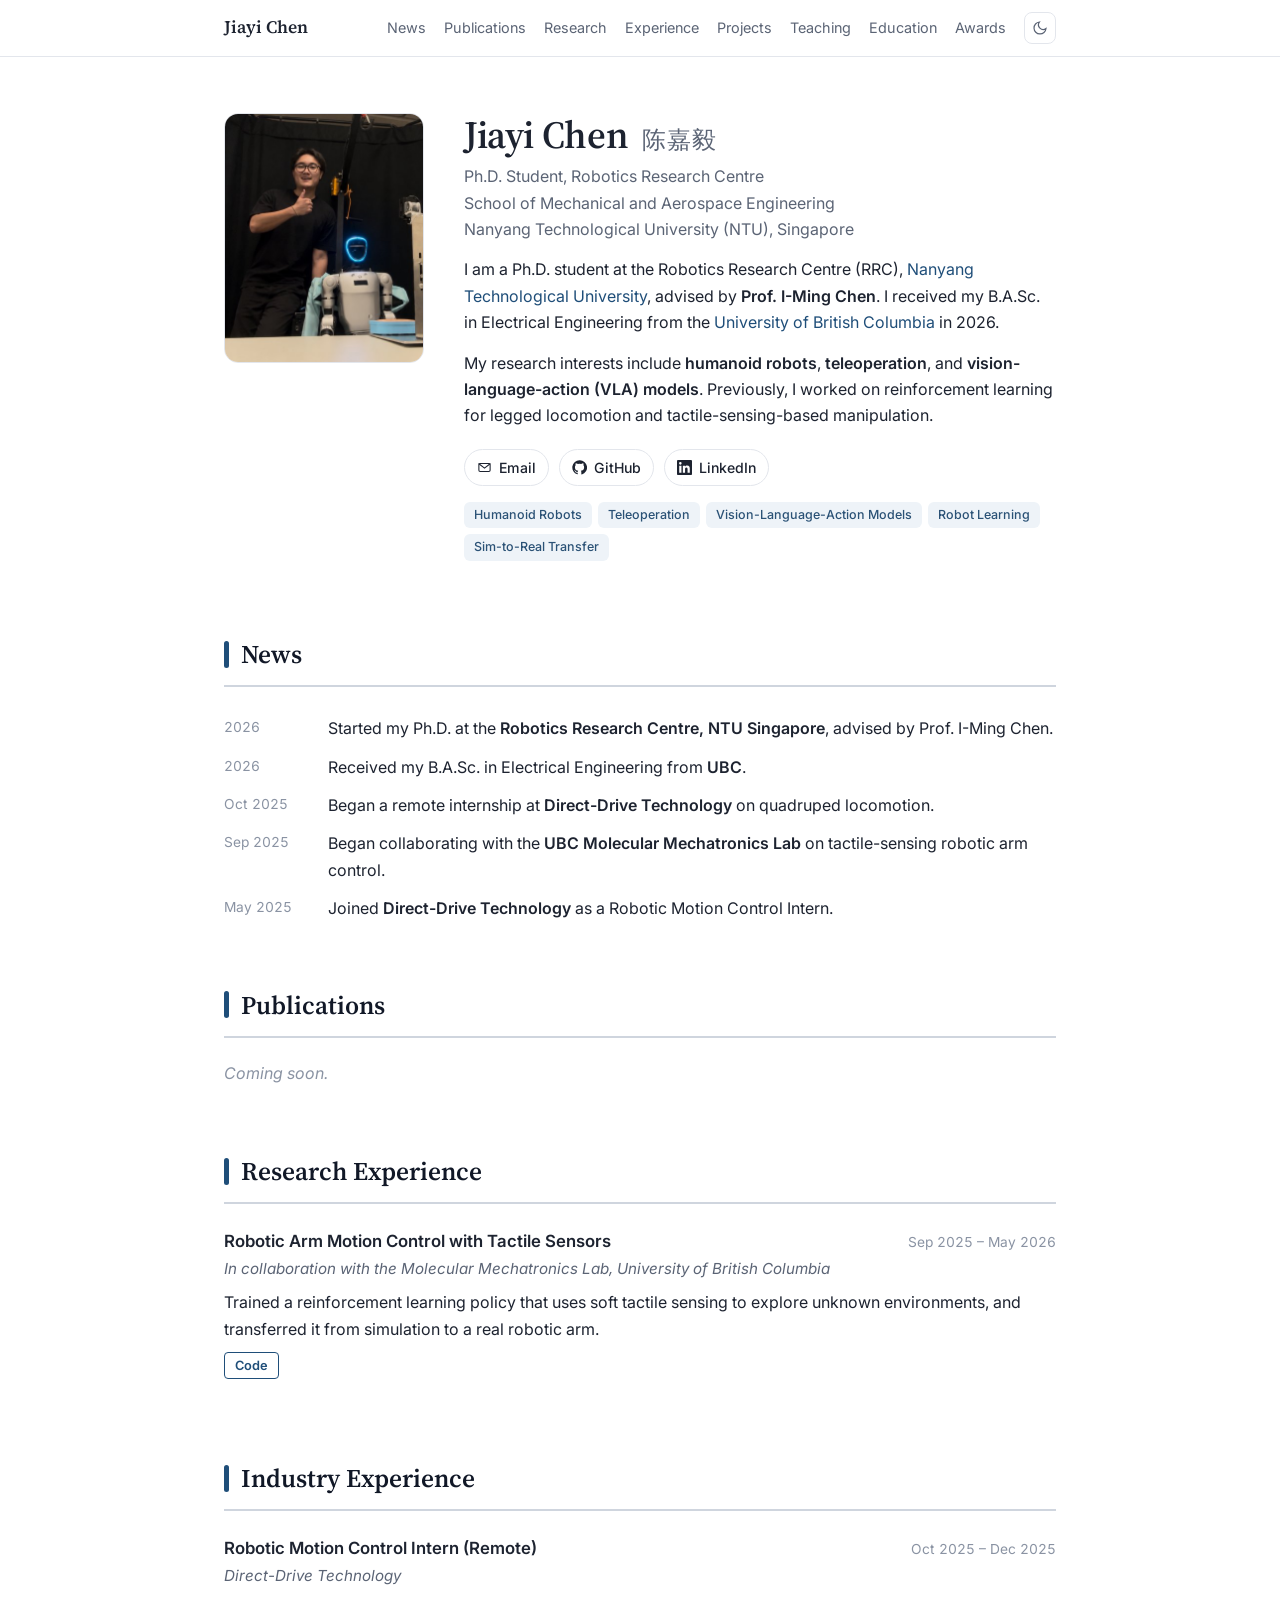
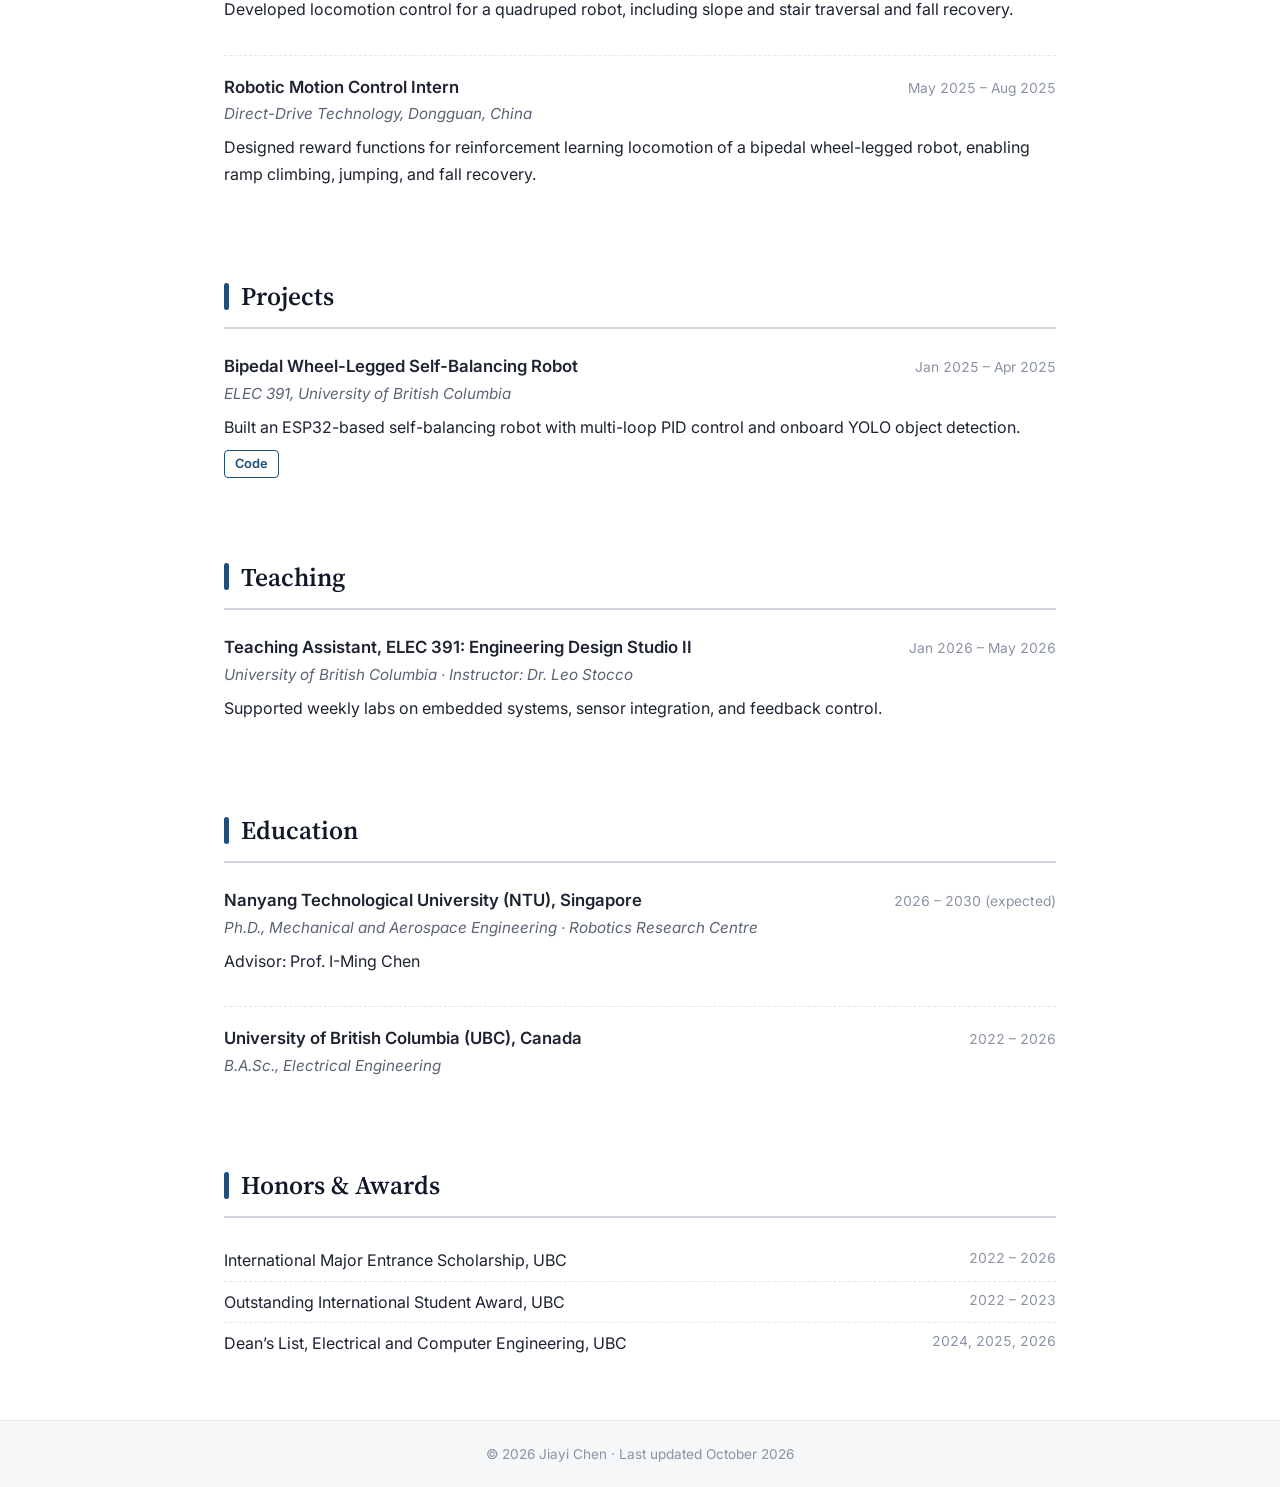
==== index.html @ 22c55b20 "Remove tag rows under entries" ====
<!DOCTYPE html>
<html lang="en">
<head>
  <meta charset="utf-8">
  <meta name="viewport" content="width=device-width, initial-scale=1">
  <title>Jiayi Chen</title>
  <meta name="description" content="Jiayi Chen (陈嘉毅) — Ph.D. student at the Robotics Research Centre, Nanyang Technological University (NTU), advised by Prof. I-Ming Chen. Humanoid robots, teleoperation, vision-language-action models, robot learning.">
  <meta name="author" content="Jiayi Chen">
  <meta property="og:title" content="Jiayi Chen">
  <meta property="og:description" content="Ph.D. student, Robotics Research Centre, NTU Singapore. Humanoid robots, teleoperation, VLA models.">
  <meta property="og:type" content="website">
  <meta property="og:url" content="https://imnotjccc.github.io/">
  <meta property="og:image" content="https://imnotjccc.github.io/assets/profile.jpg">
  <link rel="canonical" href="https://imnotjccc.github.io/">
  <script type="application/ld+json">
  {
    "@context": "https://schema.org",
    "@type": "Person",
    "name": "Jiayi Chen",
    "alternateName": ["陈嘉毅", "imnotjccc"],
    "url": "https://imnotjccc.github.io/",
    "image": "https://imnotjccc.github.io/assets/profile.jpg",
    "jobTitle": "Ph.D. Student",
    "affiliation": {
      "@type": "Organization",
      "name": "Robotics Research Centre, Nanyang Technological University",
      "url": "https://www.ntu.edu.sg/"
    },
    "alumniOf": {
      "@type": "CollegeOrUniversity",
      "name": "University of British Columbia",
      "url": "https://www.ubc.ca/"
    },
    "knowsAbout": ["Humanoid Robots", "Teleoperation", "Vision-Language-Action Models", "Robot Learning", "Reinforcement Learning", "Sim-to-Real Transfer"],
    "sameAs": [
      "https://github.com/imnotjccc",
      "https://www.linkedin.com/in/jiayi-chen-a3807a436/"
    ]
  }
  </script>
  <link rel="preconnect" href="https://fonts.googleapis.com">
  <link rel="preconnect" href="https://fonts.gstatic.com" crossorigin>
  <link href="https://fonts.googleapis.com/css2?family=Inter:wght@400;500;600&family=Source+Serif+4:opsz,wght@8..60,500;8..60,600&display=swap" rel="stylesheet">
  <link rel="stylesheet" href="assets/style.css">
  <link rel="icon" href="data:image/svg+xml,%3Csvg xmlns='http://www.w3.org/2000/svg' viewBox='0 0 64 64'%3E%3Crect width='64' height='64' rx='14' fill='%231f4e79'/%3E%3Ctext x='32' y='42' font-family='Georgia,serif' font-size='28' fill='white' text-anchor='middle'%3EJC%3C/text%3E%3C/svg%3E">
  <script>
    (function () {
      try {
        var t = localStorage.getItem('theme');
        if (t) document.documentElement.setAttribute('data-theme', t);
      } catch (e) {}
    })();
  </script>
</head>
<body>

<nav class="topnav" aria-label="Sections">
  <div class="nav-inner">
    <a class="brand" href="#top">Jiayi Chen</a>
    <div class="nav-links">
      <a href="#news">News</a>
      <a href="#publications">Publications</a>
      <a href="#research">Research</a>
      <a href="#experience">Experience</a>
      <a href="#projects">Projects</a>
      <a href="#teaching">Teaching</a>
      <a href="#education">Education</a>
      <a href="#awards">Awards</a>
      <button id="theme-toggle" class="theme-toggle" type="button" aria-label="Toggle dark mode" title="Toggle dark mode">
        <svg class="icon-moon" viewBox="0 0 24 24" aria-hidden="true"><path d="M21 12.8A9 9 0 1 1 11.2 3a7 7 0 0 0 9.8 9.8z"/></svg>
        <svg class="icon-sun" viewBox="0 0 24 24" aria-hidden="true"><circle cx="12" cy="12" r="4.5"/><path d="M12 1.5v2.5M12 20v2.5M4.6 4.6l1.8 1.8M17.6 17.6l1.8 1.8M1.5 12H4M20 12h2.5M4.6 19.4l1.8-1.8M17.6 6.4l1.8-1.8"/></svg>
      </button>
    </div>
  </div>
</nav>

<main id="top" class="container">

  <!-- ============ PROFILE ============ -->
  <header class="profile">
    <div class="avatar-wrap">
      <img id="avatar" class="avatar" src="assets/profile.jpg" alt="Jiayi Chen with a humanoid robot" width="200" height="250">
      <div id="avatar-fallback" class="avatar avatar-fallback" aria-hidden="true">JC</div>
    </div>

    <div class="profile-text">
      <h1>Jiayi Chen <span class="name-zh">陈嘉毅</span></h1>
      <p class="role">Ph.D. Student, Robotics Research Centre<br>
        School of Mechanical and Aerospace Engineering<br>
        Nanyang Technological University (NTU), Singapore</p>

      <p>
        I am a Ph.D. student at the Robotics Research Centre (RRC),
        <a href="https://www.ntu.edu.sg/">Nanyang Technological University</a>, advised by
        <strong>Prof. I-Ming Chen</strong>. I received my B.A.Sc. in Electrical Engineering from the
        <a href="https://www.ubc.ca/">University of British Columbia</a> in 2026.
      </p>
      <p>
        My research interests include <strong>humanoid robots</strong>, <strong>teleoperation</strong>, and
        <strong>vision-language-action (VLA) models</strong>. Previously, I worked on reinforcement learning
        for legged locomotion and tactile-sensing-based manipulation.
      </p>

      <ul class="links" aria-label="Contact and profiles">
        <li><a href="mailto:jchen124@e.ntu.edu.sg">
          <svg viewBox="0 0 24 24" aria-hidden="true"><path d="M3 6l9 7 9-7" fill="none"/><rect x="3" y="5.5" width="18" height="13" rx="2" fill="none"/></svg>Email</a></li>
        <li><a href="https://github.com/imnotjccc">
          <svg viewBox="0 0 24 24" aria-hidden="true" class="filled"><path d="M12 .5a11.5 11.5 0 0 0-3.64 22.41c.58.1.79-.25.79-.56v-2c-3.2.7-3.88-1.37-3.88-1.37-.52-1.33-1.28-1.69-1.28-1.69-1.05-.71.08-.7.08-.7 1.16.08 1.77 1.19 1.77 1.19 1.03 1.77 2.7 1.26 3.36.96.1-.75.4-1.26.73-1.55-2.55-.29-5.24-1.28-5.24-5.68 0-1.26.45-2.28 1.19-3.09-.12-.29-.52-1.46.11-3.05 0 0 .97-.31 3.17 1.18a11 11 0 0 1 5.77 0c2.2-1.49 3.17-1.18 3.17-1.18.63 1.59.23 2.76.11 3.05.74.81 1.19 1.83 1.19 3.09 0 4.41-2.69 5.39-5.25 5.67.41.36.78 1.06.78 2.14v3.17c0 .31.21.67.8.56A11.5 11.5 0 0 0 12 .5z"/></svg>GitHub</a></li>
        <li><a href="https://www.linkedin.com/in/jiayi-chen-a3807a436/">
          <svg viewBox="0 0 24 24" aria-hidden="true" class="filled"><path d="M20.45 20.45h-3.56v-5.57c0-1.33-.02-3.04-1.85-3.04-1.85 0-2.14 1.45-2.14 2.94v5.67H9.35V9h3.41v1.56h.05c.48-.9 1.64-1.85 3.37-1.85 3.6 0 4.27 2.37 4.27 5.46v6.28zM5.34 7.43a2.06 2.06 0 1 1 0-4.13 2.06 2.06 0 0 1 0 4.13zM7.12 20.45H3.56V9h3.56v11.45zM22.22 0H1.77C.79 0 0 .77 0 1.73v20.54C0 23.23.79 24 1.77 24h20.45c.98 0 1.78-.77 1.78-1.73V1.73C24 .77 23.2 0 22.22 0z"/></svg>LinkedIn</a></li>
      </ul>

      <div class="interests" aria-label="Research interests">
        <span>Humanoid Robots</span>
        <span>Teleoperation</span>
        <span>Vision-Language-Action Models</span>
        <span>Robot Learning</span>
        <span>Sim-to-Real Transfer</span>
      </div>
    </div>
  </header>

  <!-- ============ NEWS ============ -->
  <section id="news">
    <h2>News</h2>
    <ul class="news">
      <li><span class="date">2026</span><span>Started my Ph.D. at the <strong>Robotics Research Centre, NTU Singapore</strong>, advised by Prof. I-Ming Chen.</span></li>
      <li><span class="date">2026</span><span>Received my B.A.Sc. in Electrical Engineering from <strong>UBC</strong>.</span></li>
      <li><span class="date">Oct 2025</span><span>Began a remote internship at <strong>Direct-Drive Technology</strong> on quadruped locomotion.</span></li>
      <li><span class="date">Sep 2025</span><span>Began collaborating with the <strong>UBC Molecular Mechatronics Lab</strong> on tactile-sensing robotic arm control.</span></li>
      <li><span class="date">May 2025</span><span>Joined <strong>Direct-Drive Technology</strong> as a Robotic Motion Control Intern.</span></li>
    </ul>
  </section>

  <!-- ============ PUBLICATIONS ============ -->
  <section id="publications">
    <h2>Publications</h2>
    <p class="empty">Coming soon.</p>
  </section>

  <!-- ============ RESEARCH ============ -->
  <section id="research">
    <h2>Research Experience</h2>

    <article class="entry">
      <div class="entry-head">
        <h3>Robotic Arm Motion Control with Tactile Sensors</h3>
        <span class="date">Sep 2025 – May 2026</span>
      </div>
      <p class="org">In collaboration with the Molecular Mechatronics Lab, University of British Columbia</p>
      <p>
        Trained a reinforcement learning policy that uses soft tactile sensing to explore unknown
        environments, and transferred it from simulation to a real robotic arm.
      </p>
      <div class="entry-links">
        <a href="https://github.com/imnotjccc/ELEC491">Code</a>
      </div>
    </article>
  </section>

  <!-- ============ EXPERIENCE ============ -->
  <section id="experience">
    <h2>Industry Experience</h2>

    <article class="entry">
      <div class="entry-head">
        <h3>Robotic Motion Control Intern (Remote)</h3>
        <span class="date">Oct 2025 – Dec 2025</span>
      </div>
      <p class="org">Direct-Drive Technology</p>
      <p>
        Developed locomotion control for a quadruped robot, including slope and stair traversal and fall recovery.
      </p>
    </article>

    <article class="entry">
      <div class="entry-head">
        <h3>Robotic Motion Control Intern</h3>
        <span class="date">May 2025 – Aug 2025</span>
      </div>
      <p class="org">Direct-Drive Technology, Dongguan, China</p>
      <p>
        Designed reward functions for reinforcement learning locomotion of a bipedal wheel-legged robot,
        enabling ramp climbing, jumping, and fall recovery.
      </p>
    </article>
  </section>

  <!-- ============ PROJECTS ============ -->
  <section id="projects">
    <h2>Projects</h2>

    <article class="entry">
      <div class="entry-head">
        <h3>Bipedal Wheel-Legged Self-Balancing Robot</h3>
        <span class="date">Jan 2025 – Apr 2025</span>
      </div>
      <p class="org">ELEC 391, University of British Columbia</p>
      <p>
        Built an ESP32-based self-balancing robot with multi-loop PID control and onboard YOLO object detection.
      </p>
      <div class="entry-links">
        <a href="https://github.com/imnotjccc/ELEC391_self_balancing_robot">Code</a>
      </div>
    </article>

  </section>

  <!-- ============ TEACHING ============ -->
  <section id="teaching">
    <h2>Teaching</h2>
    <article class="entry">
      <div class="entry-head">
        <h3>Teaching Assistant, ELEC 391: Engineering Design Studio II</h3>
        <span class="date">Jan 2026 – May 2026</span>
      </div>
      <p class="org">University of British Columbia · Instructor: Dr. Leo Stocco</p>
      <p>
        Supported weekly labs on embedded systems, sensor integration, and feedback control.
      </p>
    </article>
  </section>

  <!-- ============ EDUCATION ============ -->
  <section id="education">
    <h2>Education</h2>

    <article class="entry">
      <div class="entry-head">
        <h3>Nanyang Technological University (NTU), Singapore</h3>
        <span class="date">2026 – 2030 (expected)</span>
      </div>
      <p class="org">Ph.D., Mechanical and Aerospace Engineering · Robotics Research Centre</p>
      <p>Advisor: Prof. I-Ming Chen</p>
    </article>

    <article class="entry">
      <div class="entry-head">
        <h3>University of British Columbia (UBC), Canada</h3>
        <span class="date">2022 – 2026</span>
      </div>
      <p class="org">B.A.Sc., Electrical Engineering</p>
    </article>
  </section>

  <!-- ============ AWARDS ============ -->
  <section id="awards">
    <h2>Honors &amp; Awards</h2>
    <ul class="plain">
      <li><span>International Major Entrance Scholarship, UBC</span><span class="date">2022 – 2026</span></li>
      <li><span>Outstanding International Student Award, UBC</span><span class="date">2022 – 2023</span></li>
      <li><span>Dean’s List, Electrical and Computer Engineering, UBC</span><span class="date">2024, 2025, 2026</span></li>
    </ul>
  </section>

</main>

<footer class="footer">
  <div class="container">
    <p>© 2026 Jiayi Chen · Last updated October 2026</p>
  </div>
</footer>

<script>
  // Avatar fallback: show initials if assets/profile.jpg is missing
  (function () {
    var img = document.getElementById('avatar');
    var fb = document.getElementById('avatar-fallback');
    function fail() { img.style.display = 'none'; fb.style.display = 'flex'; }
    if (img.complete && img.naturalWidth === 0) fail();
    img.addEventListener('error', fail);
  })();

  // Theme toggle
  (function () {
    var root = document.documentElement;
    document.getElementById('theme-toggle').addEventListener('click', function () {
      var current = root.getAttribute('data-theme') ||
        (window.matchMedia('(prefers-color-scheme: dark)').matches ? 'dark' : 'light');
      var next = current === 'dark' ? 'light' : 'dark';
      root.setAttribute('data-theme', next);
      try { localStorage.setItem('theme', next); } catch (e) {}
    });
  })();
</script>
</body>
</html>
---- assets/style.css ----
/* ============================================================
   Jiayi Chen — academic homepage
   ============================================================ */

:root {
  --bg: #ffffff;
  --surface: #f6f7f9;
  --text: #1d2330;
  --muted: #5b6475;
  --faint: #8a93a3;
  --border: #e3e6ec;
  --rule: #cfd5de;
  --heading: #111827;
  --accent: #1f4e79;
  --accent-hover: #163a5c;
  --tag-bg: #eef3f8;
  --tag-text: #2b5276;
  --nav-bg: rgba(255, 255, 255, 0.88);

  --serif: "Source Serif 4", Georgia, "Times New Roman", serif;
  --sans: "Inter", -apple-system, BlinkMacSystemFont, "Segoe UI", Roboto, "Helvetica Neue", Arial, sans-serif;
  --maxw: 880px;
}

@media (prefers-color-scheme: dark) {
  :root:not([data-theme="light"]) {
    --bg: #12151b;
    --surface: #1a1e26;
    --text: #e4e7ec;
    --muted: #a3abb9;
    --faint: #7c8596;
    --border: #2a303b;
    --rule: #46505f;
    --heading: #f5f7fa;
    --accent: #7fb2e5;
    --accent-hover: #a6caf0;
    --tag-bg: #1e2a38;
    --tag-text: #a9cbee;
    --nav-bg: rgba(18, 21, 27, 0.88);
  }
}

:root[data-theme="dark"] {
  --bg: #12151b;
  --surface: #1a1e26;
  --text: #e4e7ec;
  --muted: #a3abb9;
  --faint: #7c8596;
  --border: #2a303b;
  --rule: #46505f;
  --heading: #f5f7fa;
  --accent: #7fb2e5;
  --accent-hover: #a6caf0;
  --tag-bg: #1e2a38;
  --tag-text: #a9cbee;
  --nav-bg: rgba(18, 21, 27, 0.88);
}

*, *::before, *::after { box-sizing: border-box; }

html { scroll-behavior: smooth; scroll-padding-top: 72px; }

body {
  margin: 0;
  background: var(--bg);
  color: var(--text);
  font-family: var(--sans);
  font-size: 16px;
  line-height: 1.65;
  -webkit-font-smoothing: antialiased;
  text-rendering: optimizeLegibility;
}

a { color: var(--accent); text-decoration: none; }
a:hover { color: var(--accent-hover); text-decoration: underline; text-underline-offset: 3px; }

strong { font-weight: 600; }

.container {
  max-width: var(--maxw);
  margin: 0 auto;
  padding: 0 24px;
}

/* ---------- Top navigation ---------- */
.topnav {
  position: sticky;
  top: 0;
  z-index: 10;
  background: var(--nav-bg);
  backdrop-filter: saturate(160%) blur(10px);
  -webkit-backdrop-filter: saturate(160%) blur(10px);
  border-bottom: 1px solid var(--border);
}
.nav-inner {
  max-width: var(--maxw);
  margin: 0 auto;
  padding: 0 24px;
  height: 56px;
  display: flex;
  align-items: center;
  justify-content: space-between;
  gap: 16px;
}
.brand {
  font-family: var(--serif);
  font-weight: 600;
  font-size: 1.1rem;
  color: var(--text);
  white-space: nowrap;
}
.brand:hover { color: var(--text); text-decoration: none; }
.nav-links {
  display: flex;
  align-items: center;
  gap: 18px;
  font-size: 0.9rem;
}
.nav-links a { color: var(--muted); }
.nav-links a:hover { color: var(--accent); text-decoration: none; }

.theme-toggle {
  display: inline-flex;
  align-items: center;
  justify-content: center;
  width: 32px;
  height: 32px;
  border: 1px solid var(--border);
  border-radius: 8px;
  background: transparent;
  color: var(--muted);
  cursor: pointer;
  padding: 0;
}
.theme-toggle:hover { color: var(--accent); border-color: var(--accent); }
.theme-toggle svg { width: 16px; height: 16px; fill: none; stroke: currentColor; stroke-width: 1.8; stroke-linecap: round; }
.theme-toggle .icon-sun { display: none; }
:root[data-theme="dark"] .theme-toggle .icon-sun { display: block; }
:root[data-theme="dark"] .theme-toggle .icon-moon { display: none; }
@media (prefers-color-scheme: dark) {
  :root:not([data-theme="light"]) .theme-toggle .icon-sun { display: block; }
  :root:not([data-theme="light"]) .theme-toggle .icon-moon { display: none; }
}

/* ---------- Profile header ---------- */
.profile {
  display: grid;
  grid-template-columns: 200px 1fr;
  gap: 40px;
  align-items: start;
  padding: 56px 0 24px;
}
.avatar-wrap { position: relative; }
.avatar {
  width: 200px;
  height: 250px;
  border-radius: 14px;
  object-fit: cover;
  display: block;
  border: 1px solid var(--border);
}
.avatar-fallback {
  display: none;
  align-items: center;
  justify-content: center;
  background: var(--tag-bg);
  color: var(--accent);
  font-family: var(--serif);
  font-size: 4rem;
  font-weight: 600;
  letter-spacing: 0.02em;
}

.profile h1 {
  font-family: var(--serif);
  font-weight: 600;
  font-size: 2.4rem;
  line-height: 1.15;
  margin: 0 0 6px;
  letter-spacing: -0.01em;
}
.name-zh {
  font-weight: 500;
  font-size: 0.62em;
  color: var(--muted);
  margin-left: 6px;
  letter-spacing: 0.04em;
}
.empty { color: var(--faint); font-style: italic; margin: 0 0 8px; }
.role {
  color: var(--muted);
  margin: 0 0 18px;
  font-size: 1rem;
}
.profile-text p { margin: 0 0 14px; }

.links {
  list-style: none;
  padding: 0;
  margin: 20px 0 16px;
  display: flex;
  flex-wrap: wrap;
  gap: 8px 10px;
}
.links a {
  display: inline-flex;
  align-items: center;
  gap: 7px;
  padding: 6px 12px;
  border: 1px solid var(--border);
  border-radius: 999px;
  font-size: 0.88rem;
  font-weight: 500;
  color: var(--text);
}
.links a:hover { border-color: var(--accent); color: var(--accent); text-decoration: none; }
.links svg { width: 15px; height: 15px; stroke: currentColor; stroke-width: 1.7; stroke-linejoin: round; stroke-linecap: round; }
.links svg.filled { fill: currentColor; stroke: none; }

.interests, .tags {
  display: flex;
  flex-wrap: wrap;
  gap: 6px;
}
.interests span, .tags span {
  background: var(--tag-bg);
  color: var(--tag-text);
  font-size: 0.78rem;
  font-weight: 500;
  padding: 3px 10px;
  border-radius: 6px;
}

/* ---------- Sections ---------- */
section { padding: 48px 0 8px; }
section h2 {
  font-family: var(--serif);
  font-weight: 600;
  font-size: 1.6rem;
  color: var(--heading);
  display: flex;
  align-items: center;
  gap: 12px;
  margin: 0 0 22px;
  padding-bottom: 10px;
  border-bottom: 2px solid var(--rule);
}
section h2::before {
  content: "";
  flex: none;
  width: 5px;
  height: 1.05em;
  border-radius: 3px;
  background: var(--accent);
}

.date {
  color: var(--faint);
  font-size: 0.86rem;
  white-space: nowrap;
  font-variant-numeric: tabular-nums;
}

/* News */
.news { list-style: none; padding: 0; margin: 0; }
.news li {
  display: grid;
  grid-template-columns: 88px 1fr;
  gap: 16px;
  padding: 6px 0;
}
.news .date { padding-top: 1px; }

/* Entries */
.entry {
  padding: 4px 0 22px;
}
.entry + .entry { border-top: 1px dashed var(--border); padding-top: 20px; }
.entry-head {
  display: flex;
  justify-content: space-between;
  align-items: baseline;
  gap: 16px;
}
.entry h3 {
  font-size: 1.05rem;
  font-weight: 600;
  margin: 0;
  line-height: 1.4;
}
.entry .org {
  color: var(--muted);
  font-style: italic;
  margin: 2px 0 8px;
  font-size: 0.95rem;
}
.entry p { margin: 0 0 10px; }
.entry-links { margin-top: 10px; display: flex; gap: 8px; }
.entry-links a {
  font-size: 0.8rem;
  font-weight: 600;
  padding: 2px 10px;
  border: 1px solid var(--accent);
  border-radius: 4px;
}
.entry-links a:hover { background: var(--accent); color: var(--bg); text-decoration: none; }

details.coursework { margin-top: 4px; font-size: 0.93rem; }
details.coursework summary { cursor: pointer; color: var(--accent); font-weight: 500; }
details.coursework p { color: var(--muted); margin-top: 8px; }

/* Awards */
.plain { list-style: none; padding: 0; margin: 0; }
.plain li {
  display: flex;
  justify-content: space-between;
  gap: 16px;
  padding: 7px 0;
  border-bottom: 1px dashed var(--border);
}
.plain li:last-child { border-bottom: none; }

/* Skills */
.skills {
  display: grid;
  grid-template-columns: 150px 1fr;
  gap: 8px 20px;
  margin: 0;
}
.skills dt { font-weight: 600; }
.skills dd { margin: 0; color: var(--muted); }

/* Footer */
.footer {
  margin-top: 48px;
  border-top: 1px solid var(--border);
  background: var(--surface);
  color: var(--faint);
  font-size: 0.85rem;
}
.footer p { margin: 0; padding: 22px 0; text-align: center; }

/* ---------- Responsive ---------- */
@media (max-width: 760px) {
  .nav-links a { display: none; }
}

@media (max-width: 640px) {
  .container, .nav-inner { padding: 0 16px; }
  .profile {
    grid-template-columns: 1fr;
    gap: 20px;
    padding-top: 32px;
    text-align: left;
  }
  .avatar, .avatar-fallback { width: 160px; height: 200px; }
  section { padding-top: 36px; }
  .avatar-fallback { font-size: 3rem; }
  .profile h1 { font-size: 2rem; }
  .entry-head { flex-direction: column; gap: 0; }
  .news li { grid-template-columns: 1fr; gap: 0; }
  .plain li { flex-direction: column; gap: 0; }
  .skills { grid-template-columns: 1fr; gap: 2px; }
  .skills dd { margin-bottom: 10px; }
}

@media print {
  .topnav, .theme-toggle { display: none; }
  body { font-size: 11pt; }
}
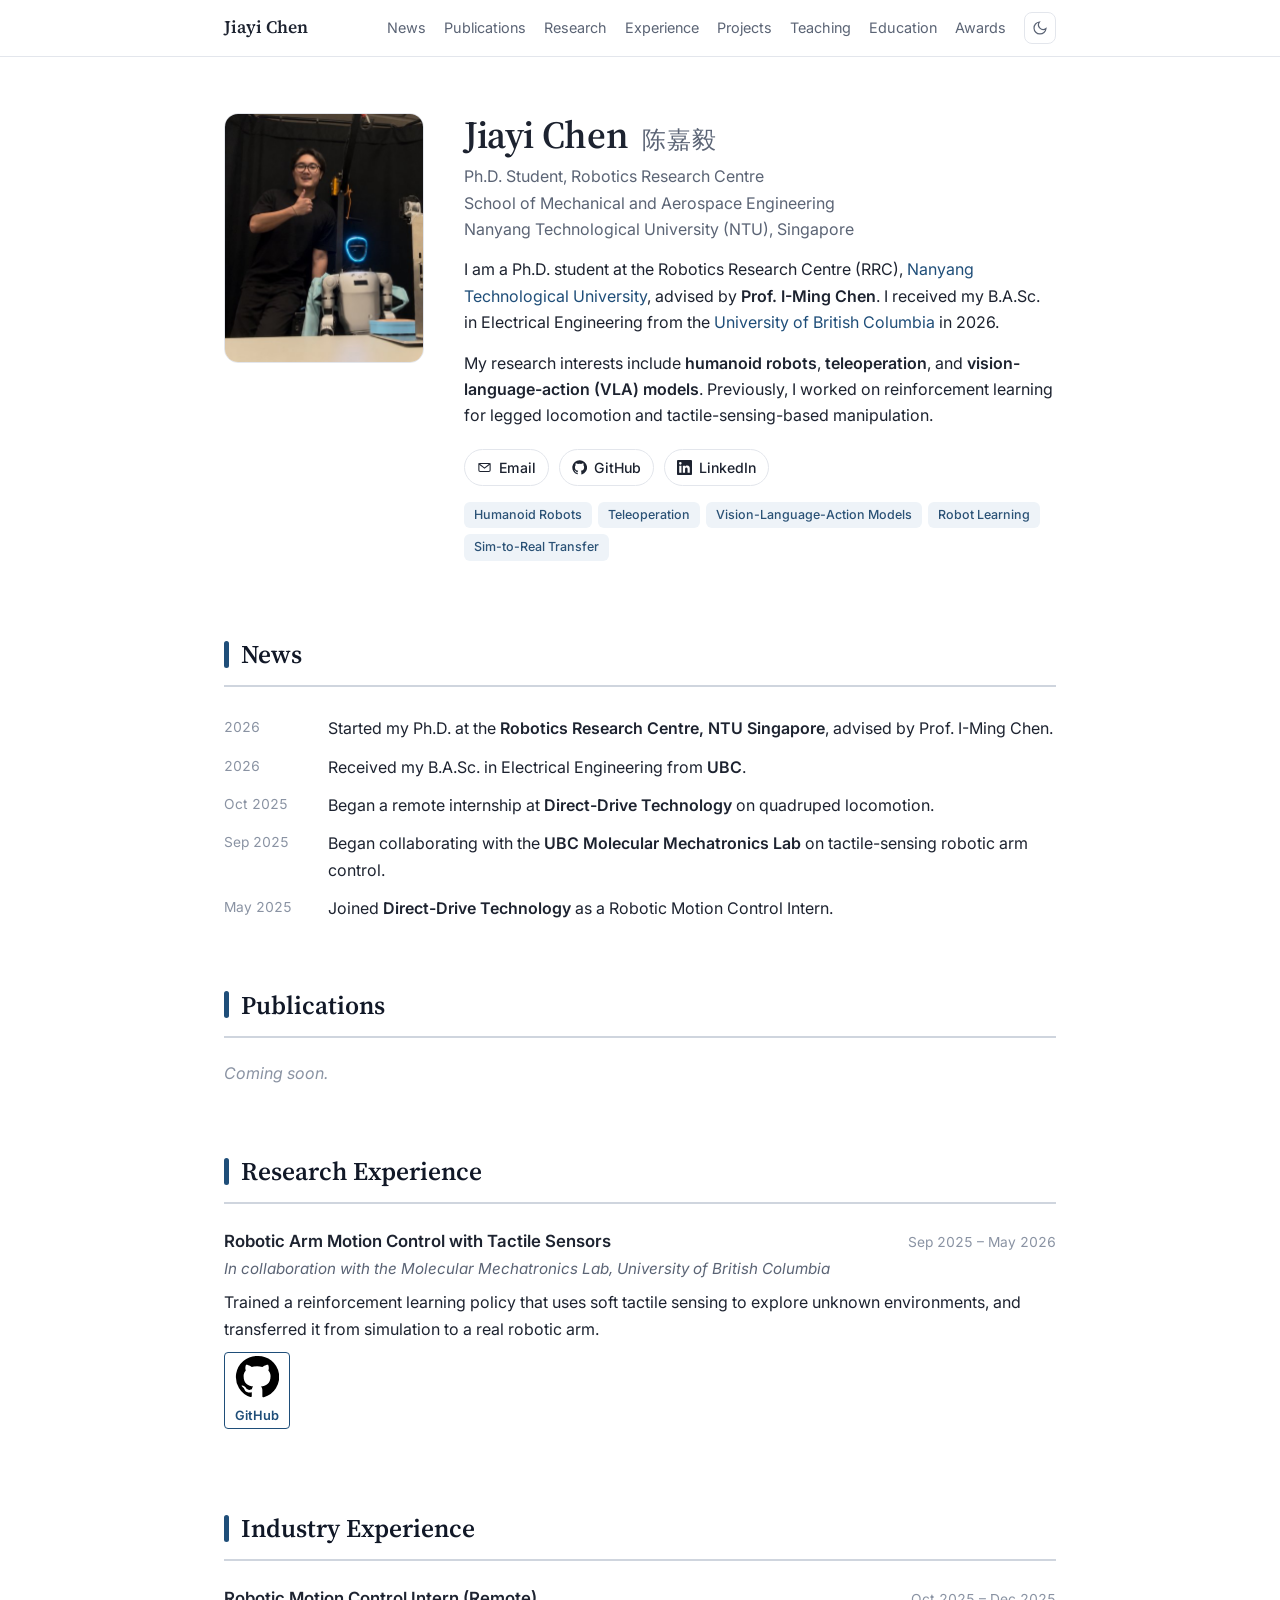
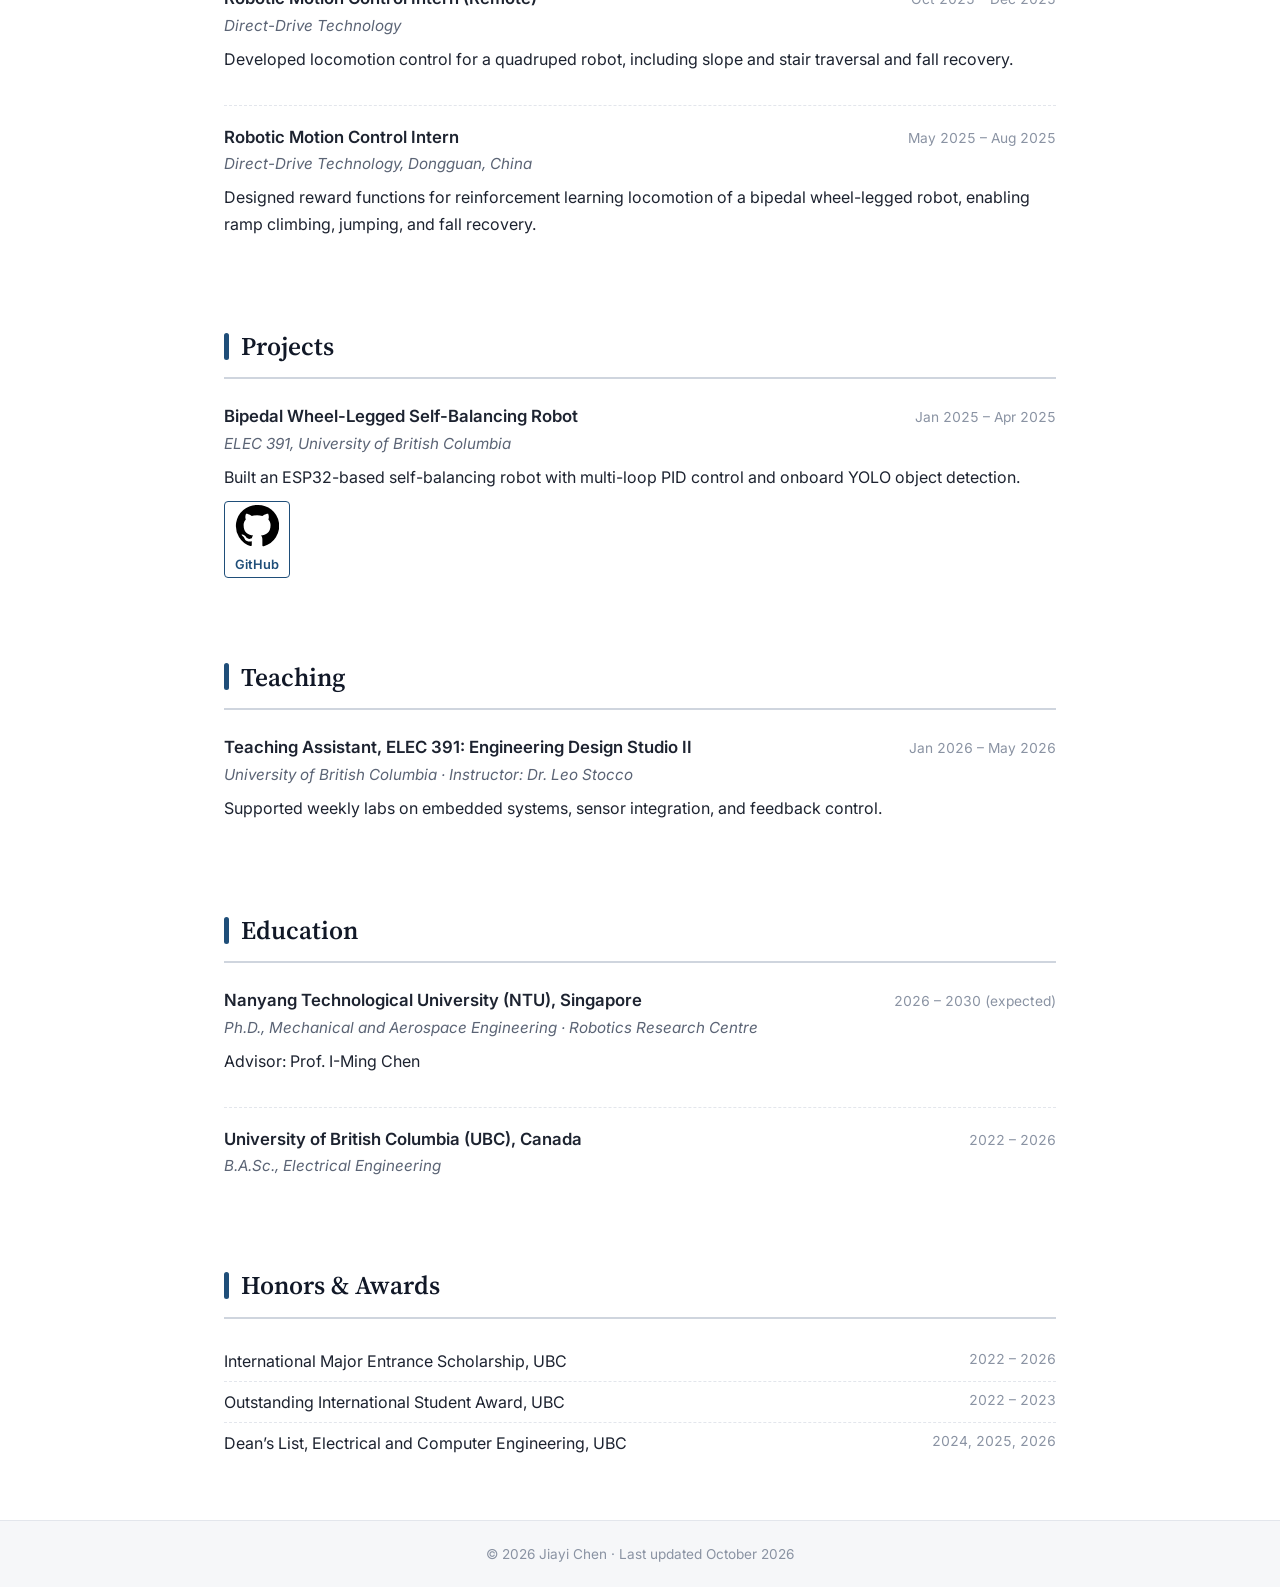
==== commit 873d299d: "Use GitHub icon links instead of Code buttons" ====
--- a/index.html
+++ b/index.html
@@ -153,7 +153,7 @@
         environments, and transferred it from simulation to a real robotic arm.
       </p>
       <div class="entry-links">
-        <a href="https://github.com/imnotjccc/ELEC491">Code</a>
+        <a href="https://github.com/imnotjccc/ELEC491" aria-label="GitHub repository"><svg viewBox="0 0 24 24" aria-hidden="true" class="filled"><path d="M12 .5a11.5 11.5 0 0 0-3.64 22.41c.58.1.79-.25.79-.56v-2c-3.2.7-3.88-1.37-3.88-1.37-.52-1.33-1.28-1.69-1.28-1.69-1.05-.71.08-.7.08-.7 1.16.08 1.77 1.19 1.77 1.19 1.03 1.77 2.7 1.26 3.36.96.1-.75.4-1.26.73-1.55-2.55-.29-5.24-1.28-5.24-5.68 0-1.26.45-2.28 1.19-3.09-.12-.29-.52-1.46.11-3.05 0 0 .97-.31 3.17 1.18a11 11 0 0 1 5.77 0c2.2-1.49 3.17-1.18 3.17-1.18.63 1.59.23 2.76.11 3.05.74.81 1.19 1.83 1.19 3.09 0 4.41-2.69 5.39-5.25 5.67.41.36.78 1.06.78 2.14v3.17c0 .31.21.67.8.56A11.5 11.5 0 0 0 12 .5z"/></svg>GitHub</a>
       </div>
     </article>
   </section>
@@ -200,7 +200,7 @@
         Built an ESP32-based self-balancing robot with multi-loop PID control and onboard YOLO object detection.
       </p>
       <div class="entry-links">
-        <a href="https://github.com/imnotjccc/ELEC391_self_balancing_robot">Code</a>
+        <a href="https://github.com/imnotjccc/ELEC391_self_balancing_robot" aria-label="GitHub repository"><svg viewBox="0 0 24 24" aria-hidden="true" class="filled"><path d="M12 .5a11.5 11.5 0 0 0-3.64 22.41c.58.1.79-.25.79-.56v-2c-3.2.7-3.88-1.37-3.88-1.37-.52-1.33-1.28-1.69-1.28-1.69-1.05-.71.08-.7.08-.7 1.16.08 1.77 1.19 1.77 1.19 1.03 1.77 2.7 1.26 3.36.96.1-.75.4-1.26.73-1.55-2.55-.29-5.24-1.28-5.24-5.68 0-1.26.45-2.28 1.19-3.09-.12-.29-.52-1.46.11-3.05 0 0 .97-.31 3.17 1.18a11 11 0 0 1 5.77 0c2.2-1.49 3.17-1.18 3.17-1.18.63 1.59.23 2.76.11 3.05.74.81 1.19 1.83 1.19 3.09 0 4.41-2.69 5.39-5.25 5.67.41.36.78 1.06.78 2.14v3.17c0 .31.21.67.8.56A11.5 11.5 0 0 0 12 .5z"/></svg>GitHub</a>
       </div>
     </article>
 
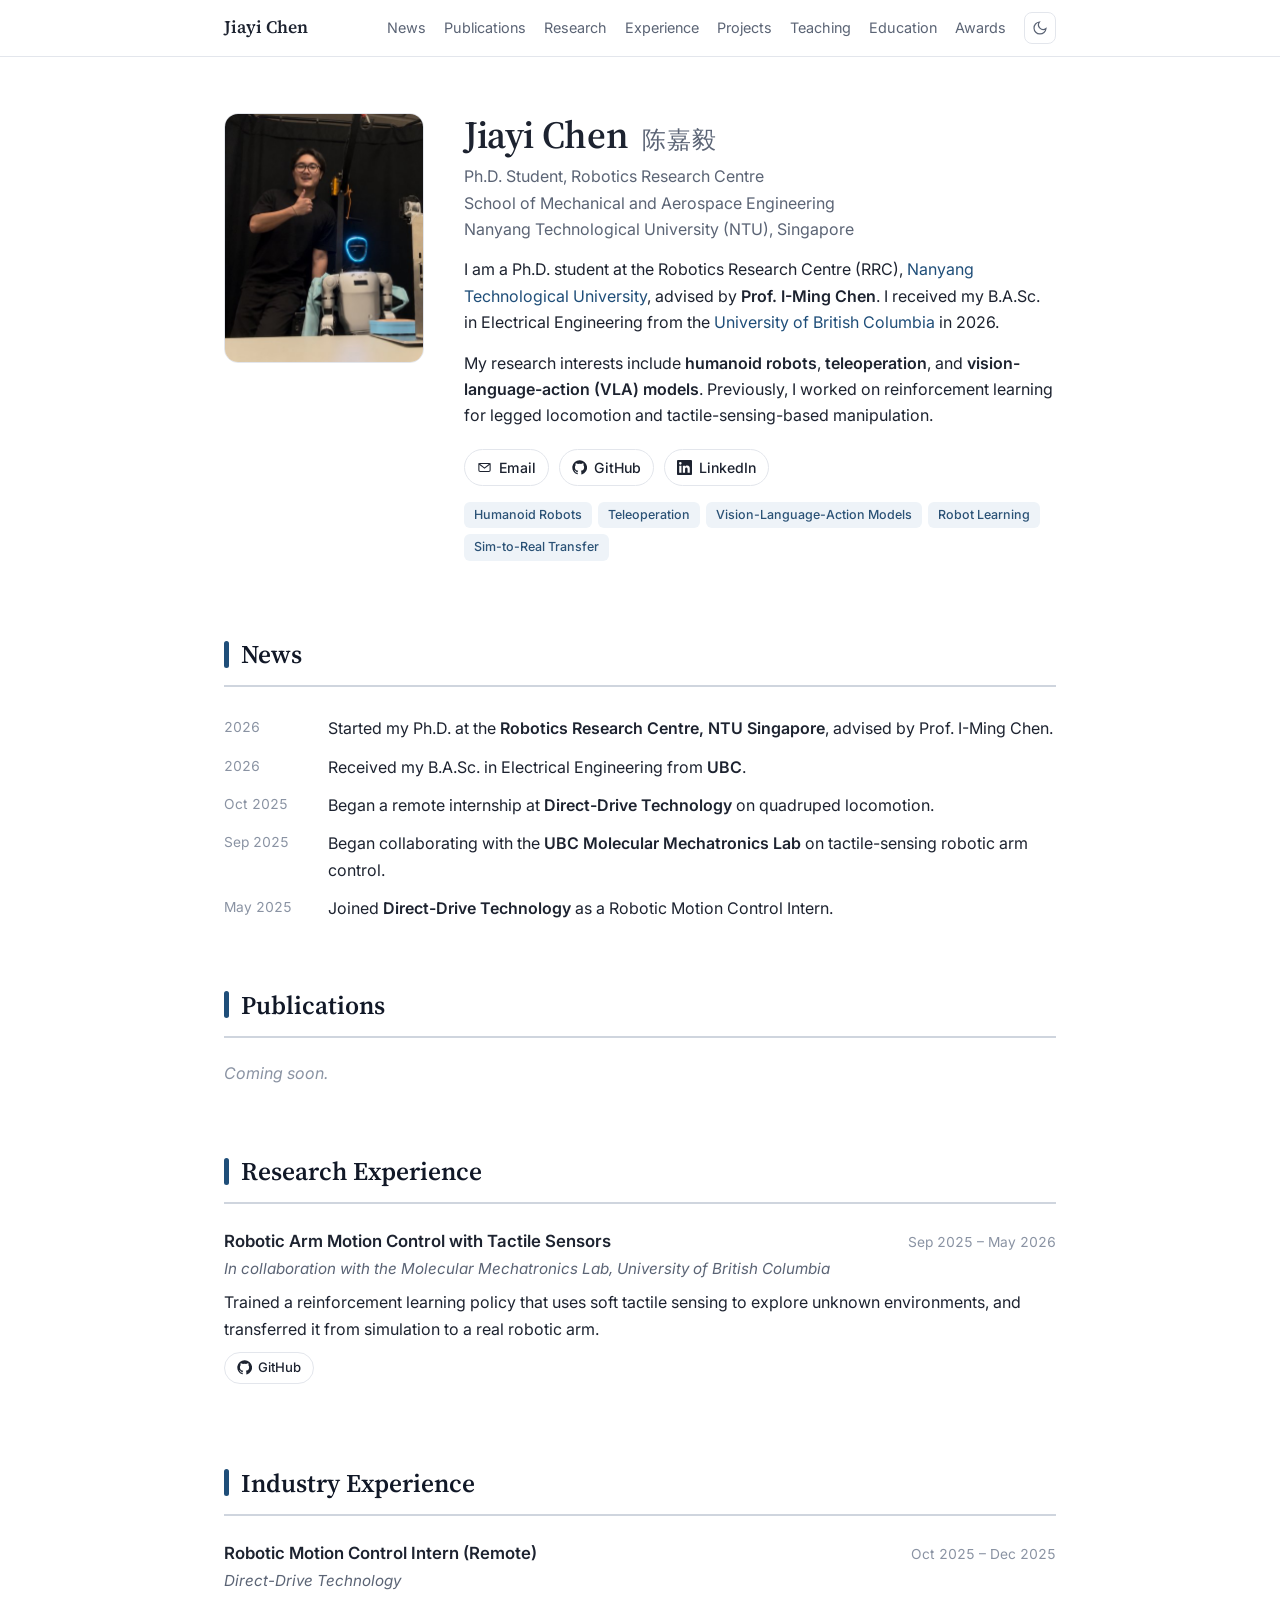
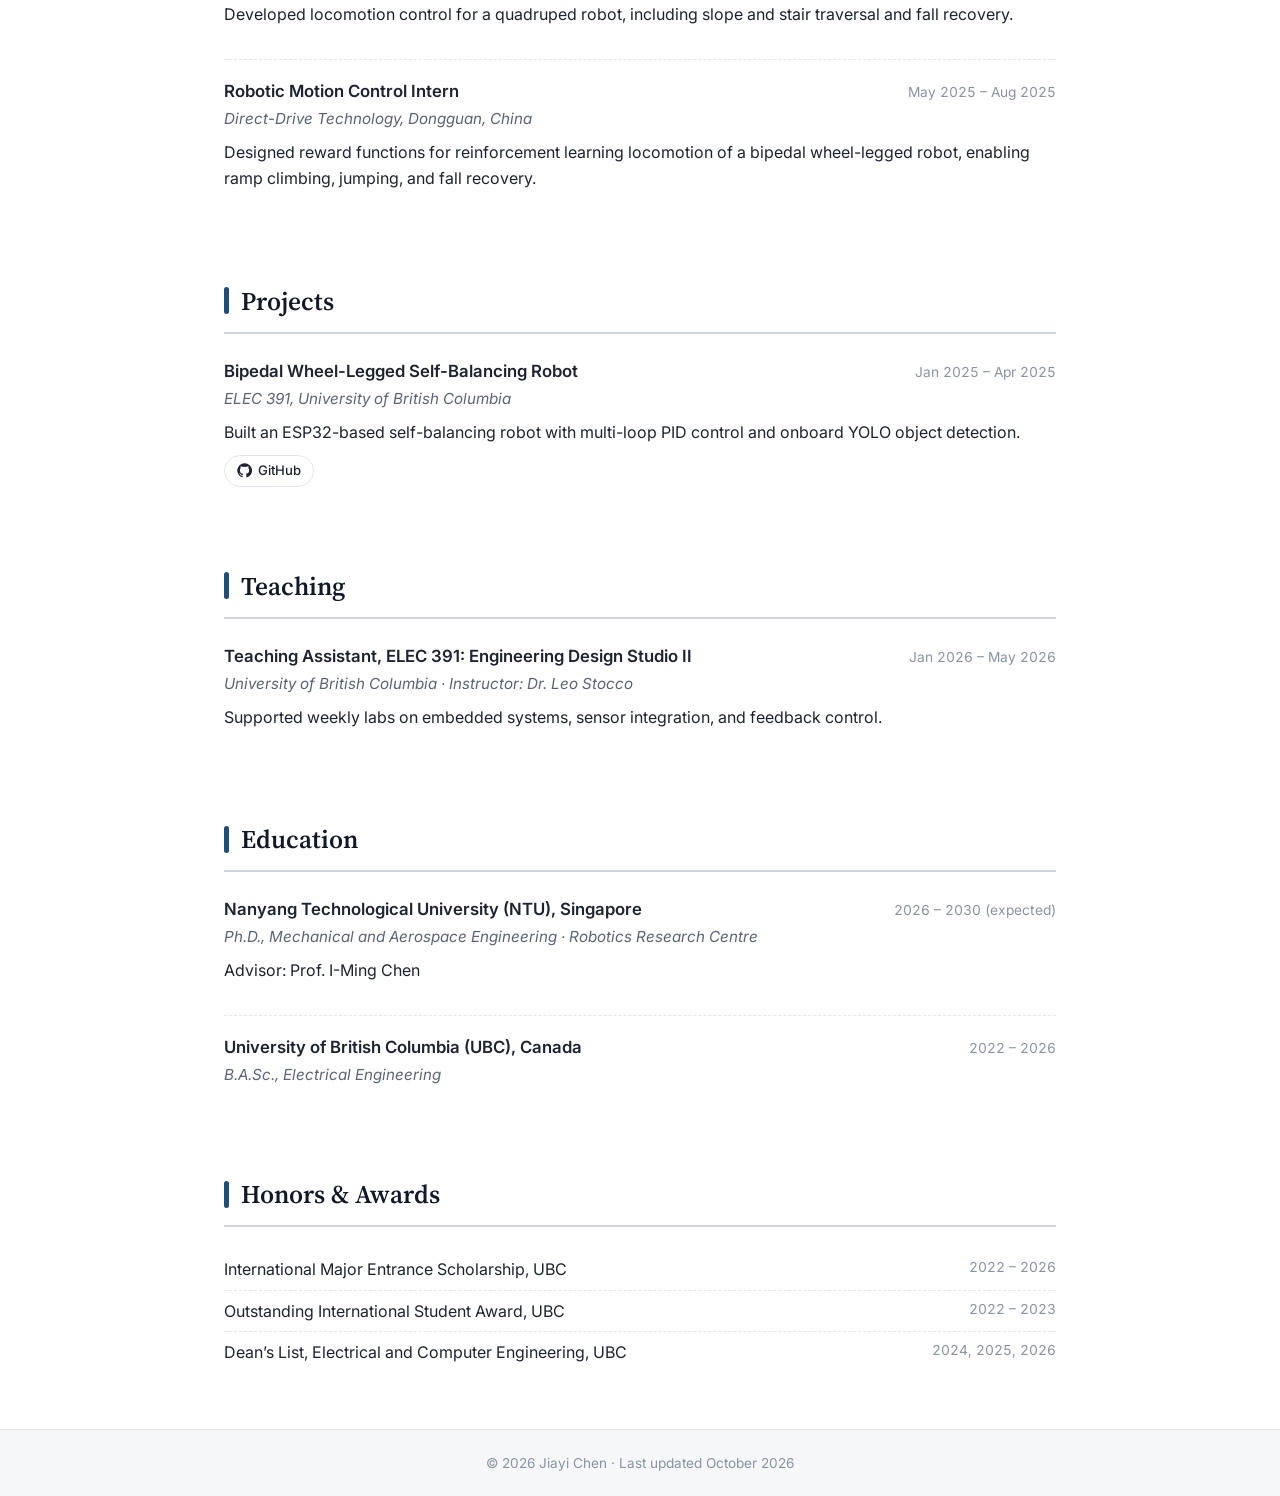
==== commit 76051de3: "Add publication entry template" ====
--- a/index.html
+++ b/index.html
@@ -136,6 +136,31 @@
   <section id="publications">
     <h2>Publications</h2>
     <p class="empty">Coming soon.</p>
+    <!--
+      HOW TO ADD A PAPER (newest first):
+      1. Copy the <div class="pub-list"> block below out of this comment, keep one <article class="pub"> per paper.
+      2. Delete the "Coming soon." line above.
+      3. Bold yourself with <span class="me">Jiayi Chen</span>; mark equal contribution with * and keep the note line.
+      4. Thumbnail is optional: remove <div class="pub-thumb"> and add class "no-thumb" to the article.
+      5. Keep only the link buttons that exist (Paper / Project Page / GitHub).
+
+    <div class="pub-list">
+      <article class="pub">
+        <div class="pub-thumb"><img src="assets/pubs/paper-key.jpg" alt="Paper teaser"></div>
+        <div class="pub-body">
+          <h3 class="pub-title">Paper Title</h3>
+          <p class="pub-authors">First Author, <span class="me">Jiayi Chen</span>*, Another Author, I-Ming Chen</p>
+          <p class="pub-venue">Conference or Journal Name, 2027 <span class="pub-highlight">Oral</span></p>
+          <div class="entry-links">
+            <a href="PAPER_URL"><svg class="stroke" viewBox="0 0 24 24" aria-hidden="true"><path d="M6 2.5h8l4 4v15H6z"/><path d="M14 2.5v4h4M9 12h6M9 16h6"/></svg>Paper</a>
+            <a href="PROJECT_PAGE_URL"><svg class="stroke" viewBox="0 0 24 24" aria-hidden="true"><circle cx="12" cy="12" r="9.5"/><path d="M2.5 12h19M12 2.5c2.8 3 2.8 16 0 19M12 2.5c-2.8 3-2.8 16 0 19"/></svg>Project Page</a>
+            <a href="GITHUB_REPO_URL" aria-label="GitHub repository"><svg viewBox="0 0 24 24" aria-hidden="true" class="filled"><path d="M12 .5a11.5 11.5 0 0 0-3.64 22.41c.58.1.79-.25.79-.56v-2c-3.2.7-3.88-1.37-3.88-1.37-.52-1.33-1.28-1.69-1.28-1.69-1.05-.71.08-.7.08-.7 1.16.08 1.77 1.19 1.77 1.19 1.03 1.77 2.7 1.26 3.36.96.1-.75.4-1.26.73-1.55-2.55-.29-5.24-1.28-5.24-5.68 0-1.26.45-2.28 1.19-3.09-.12-.29-.52-1.46.11-3.05 0 0 .97-.31 3.17 1.18a11 11 0 0 1 5.77 0c2.2-1.49 3.17-1.18 3.17-1.18.63 1.59.23 2.76.11 3.05.74.81 1.19 1.83 1.19 3.09 0 4.41-2.69 5.39-5.25 5.67.41.36.78 1.06.78 2.14v3.17c0 .31.21.67.8.56A11.5 11.5 0 0 0 12 .5z"/></svg>GitHub</a>
+          </div>
+        </div>
+      </article>
+    </div>
+    <p class="pub-note">* Equal contribution</p>
+    -->
   </section>
 
   <!-- ============ RESEARCH ============ -->
--- a/assets/style.css
+++ b/assets/style.css
@@ -297,13 +297,18 @@
 .entry p { margin: 0 0 10px; }
 .entry-links { margin-top: 10px; display: flex; gap: 8px; }
 .entry-links a {
-  font-size: 0.8rem;
-  font-weight: 600;
-  padding: 2px 10px;
-  border: 1px solid var(--accent);
-  border-radius: 4px;
-}
-.entry-links a:hover { background: var(--accent); color: var(--bg); text-decoration: none; }
+  display: inline-flex;
+  align-items: center;
+  gap: 6px;
+  font-size: 0.82rem;
+  font-weight: 500;
+  padding: 4px 12px;
+  border: 1px solid var(--border);
+  border-radius: 999px;
+  color: var(--text);
+}
+.entry-links a:hover { border-color: var(--accent); color: var(--accent); text-decoration: none; }
+.entry-links svg { width: 15px; height: 15px; fill: currentColor; }
 
 details.coursework { margin-top: 4px; font-size: 0.93rem; }
 details.coursework summary { cursor: pointer; color: var(--accent); font-weight: 500; }
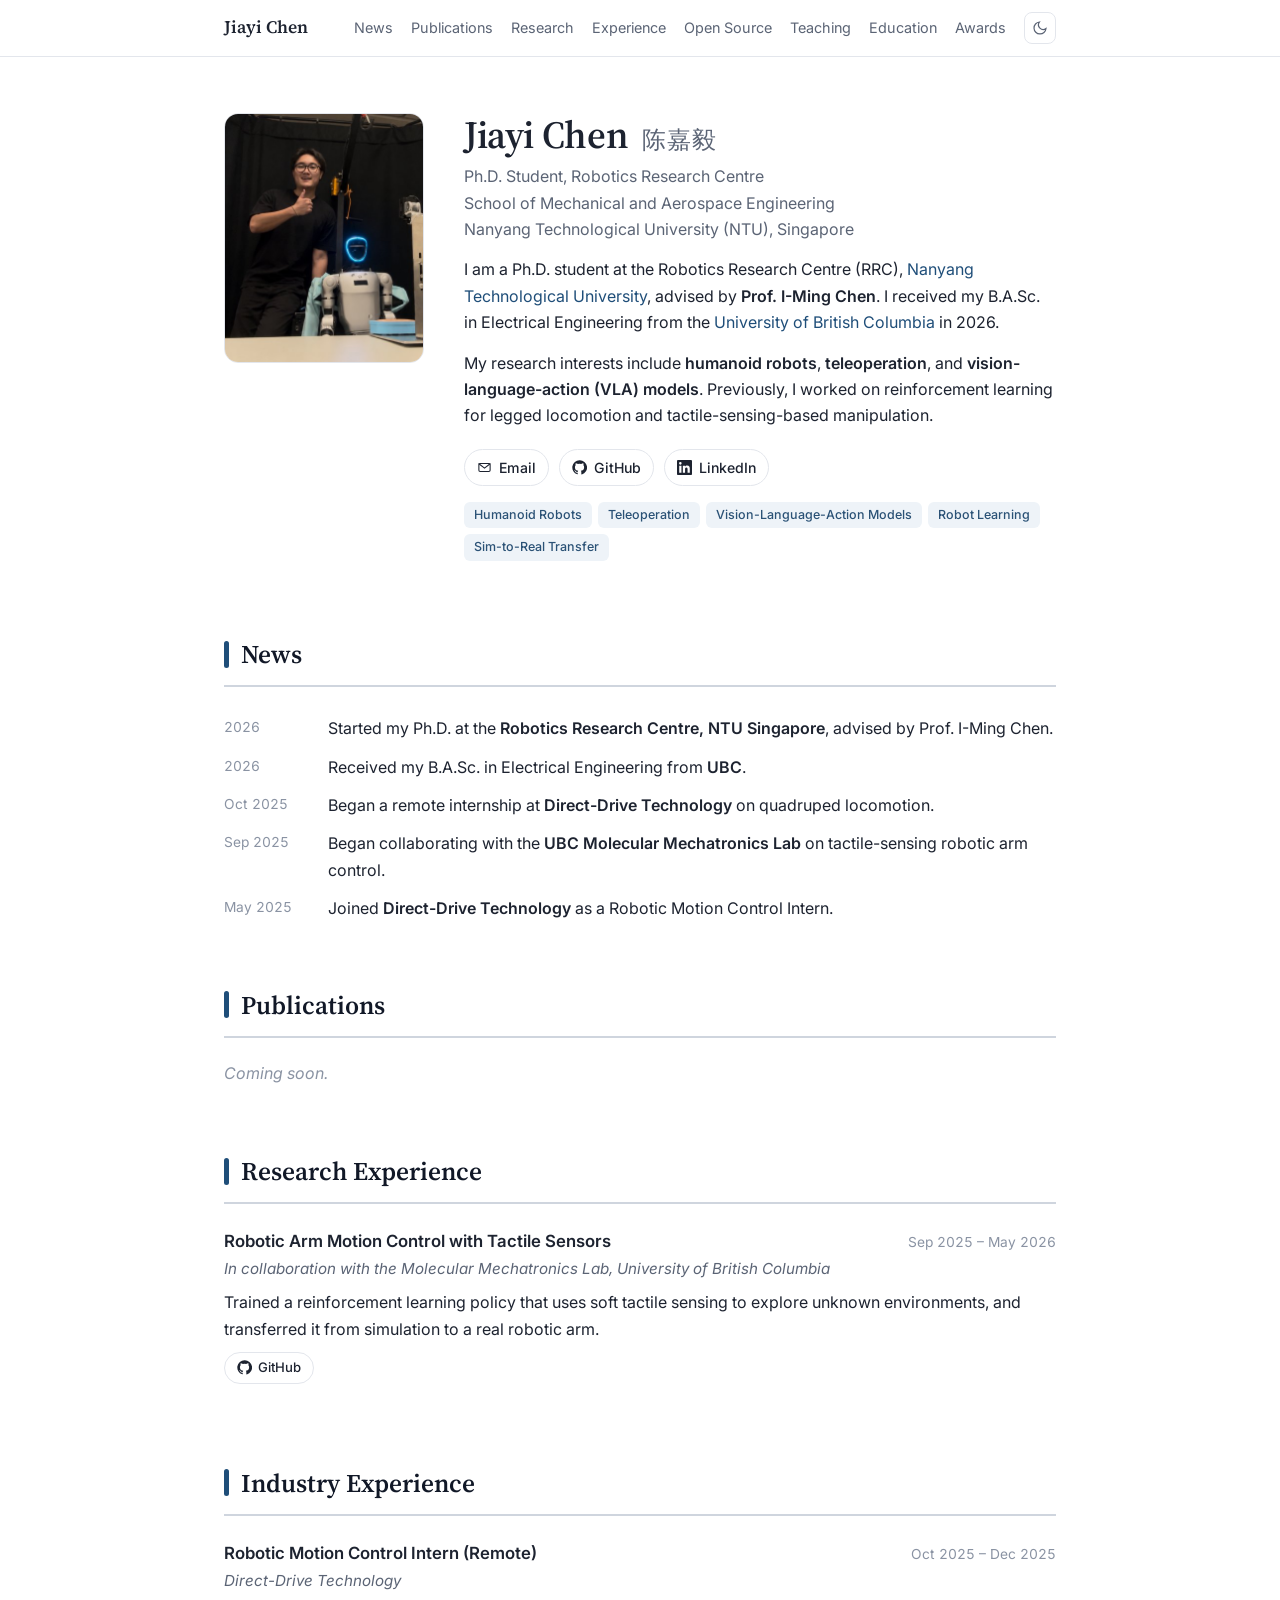
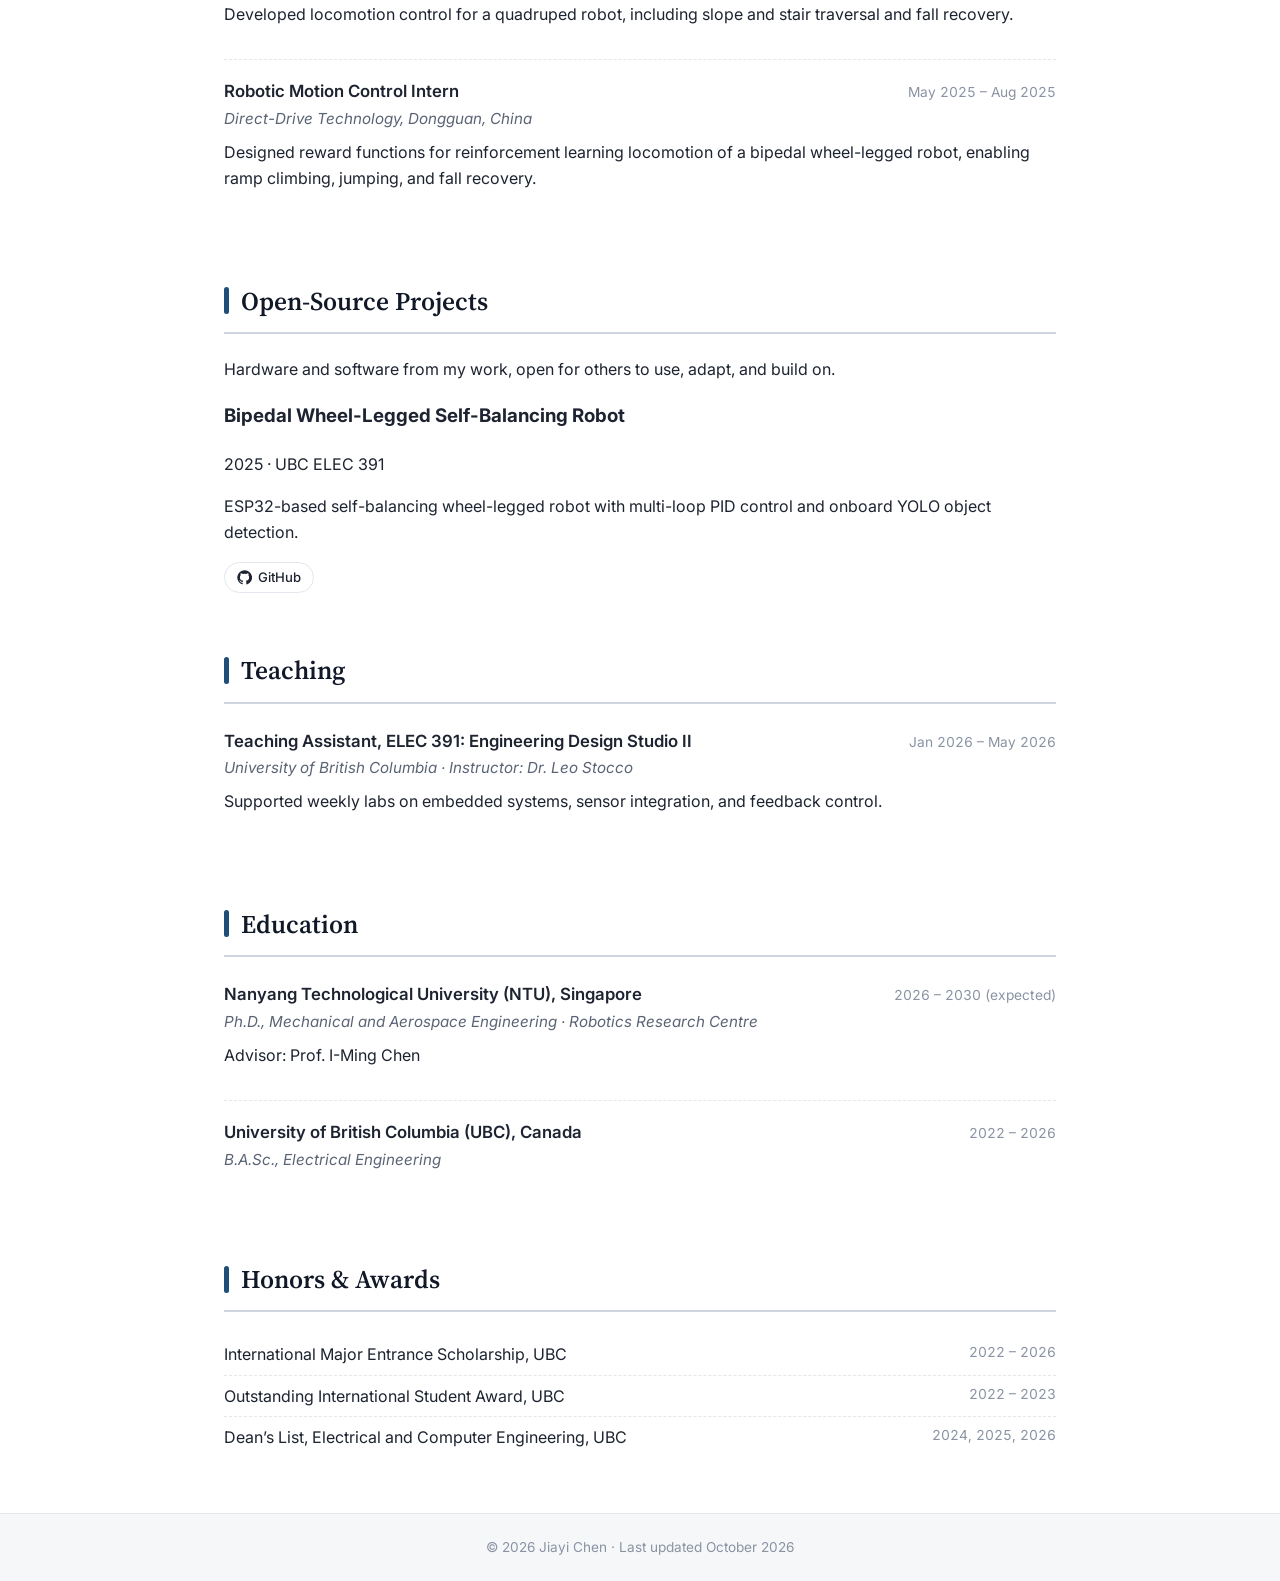
==== commit dd1873f1: "Turn Projects into Open-Source Projects" ====
--- a/index.html
+++ b/index.html
@@ -62,7 +62,7 @@
       <a href="#publications">Publications</a>
       <a href="#research">Research</a>
       <a href="#experience">Experience</a>
-      <a href="#projects">Projects</a>
+      <a href="#projects">Open Source</a>
       <a href="#teaching">Teaching</a>
       <a href="#education">Education</a>
       <a href="#awards">Awards</a>
@@ -213,22 +213,40 @@
 
   <!-- ============ PROJECTS ============ -->
   <section id="projects">
-    <h2>Projects</h2>
-
-    <article class="entry">
-      <div class="entry-head">
-        <h3>Bipedal Wheel-Legged Self-Balancing Robot</h3>
-        <span class="date">Jan 2025 – Apr 2025</span>
-      </div>
-      <p class="org">ELEC 391, University of British Columbia</p>
-      <p>
-        Built an ESP32-based self-balancing robot with multi-loop PID control and onboard YOLO object detection.
-      </p>
-      <div class="entry-links">
-        <a href="https://github.com/imnotjccc/ELEC391_self_balancing_robot" aria-label="GitHub repository"><svg viewBox="0 0 24 24" aria-hidden="true" class="filled"><path d="M12 .5a11.5 11.5 0 0 0-3.64 22.41c.58.1.79-.25.79-.56v-2c-3.2.7-3.88-1.37-3.88-1.37-.52-1.33-1.28-1.69-1.28-1.69-1.05-.71.08-.7.08-.7 1.16.08 1.77 1.19 1.77 1.19 1.03 1.77 2.7 1.26 3.36.96.1-.75.4-1.26.73-1.55-2.55-.29-5.24-1.28-5.24-5.68 0-1.26.45-2.28 1.19-3.09-.12-.29-.52-1.46.11-3.05 0 0 .97-.31 3.17 1.18a11 11 0 0 1 5.77 0c2.2-1.49 3.17-1.18 3.17-1.18.63 1.59.23 2.76.11 3.05.74.81 1.19 1.83 1.19 3.09 0 4.41-2.69 5.39-5.25 5.67.41.36.78 1.06.78 2.14v3.17c0 .31.21.67.8.56A11.5 11.5 0 0 0 12 .5z"/></svg>GitHub</a>
-      </div>
-    </article>
-
+    <h2>Open-Source Projects</h2>
+    <p class="section-intro">Hardware and software from my work, open for others to use, adapt, and build on.</p>
+
+    <!--
+      HOW TO ADD A PROJECT (newest first):
+      1. Copy the <article class="proj"> block below; put the image in assets/projects/.
+      2. Without an image: remove <div class="proj-thumb"> and add class "no-thumb" to the article.
+      3. Keep only the buttons that exist (GitHub / Download / Project Page). Download can point to a GitHub release or a CAD/STL archive.
+
+    <article class="proj">
+      <div class="proj-thumb"><img src="assets/projects/project-key.jpg" alt="Project photo"></div>
+      <div class="proj-body">
+        <h3 class="proj-title">Project Name</h3>
+        <p class="proj-meta">2027 · MIT License</p>
+        <p class="proj-desc">One sentence on what it is and who it is for.</p>
+        <div class="entry-links">
+          <a href="GITHUB_REPO_URL" aria-label="GitHub repository"><svg viewBox="0 0 24 24" aria-hidden="true" class="filled"><path d="M12 .5a11.5 11.5 0 0 0-3.64 22.41c.58.1.79-.25.79-.56v-2c-3.2.7-3.88-1.37-3.88-1.37-.52-1.33-1.28-1.69-1.28-1.69-1.05-.71.08-.7.08-.7 1.16.08 1.77 1.19 1.77 1.19 1.03 1.77 2.7 1.26 3.36.96.1-.75.4-1.26.73-1.55-2.55-.29-5.24-1.28-5.24-5.68 0-1.26.45-2.28 1.19-3.09-.12-.29-.52-1.46.11-3.05 0 0 .97-.31 3.17 1.18a11 11 0 0 1 5.77 0c2.2-1.49 3.17-1.18 3.17-1.18.63 1.59.23 2.76.11 3.05.74.81 1.19 1.83 1.19 3.09 0 4.41-2.69 5.39-5.25 5.67.41.36.78 1.06.78 2.14v3.17c0 .31.21.67.8.56A11.5 11.5 0 0 0 12 .5z"/></svg>GitHub</a>
+          <a href="DOWNLOAD_URL"><svg class="stroke" viewBox="0 0 24 24" aria-hidden="true"><path d="M12 3.5v11.5M7 10.5l5 5 5-5M4 20.5h16"/></svg>Download</a>
+          <a href="PROJECT_PAGE_URL"><svg class="stroke" viewBox="0 0 24 24" aria-hidden="true"><circle cx="12" cy="12" r="9.5"/><path d="M2.5 12h19M12 2.5c2.8 3 2.8 16 0 19M12 2.5c-2.8 3-2.8 16 0 19"/></svg>Project Page</a>
+        </div>
+      </div>
+    </article>
+    -->
+
+    <article class="proj no-thumb">
+      <div class="proj-body">
+        <h3 class="proj-title">Bipedal Wheel-Legged Self-Balancing Robot</h3>
+        <p class="proj-meta">2025 · UBC ELEC 391</p>
+        <p class="proj-desc">ESP32-based self-balancing wheel-legged robot with multi-loop PID control and onboard YOLO object detection.</p>
+        <div class="entry-links">
+          <a href="https://github.com/imnotjccc/ELEC391_self_balancing_robot" aria-label="GitHub repository"><svg viewBox="0 0 24 24" aria-hidden="true" class="filled"><path d="M12 .5a11.5 11.5 0 0 0-3.64 22.41c.58.1.79-.25.79-.56v-2c-3.2.7-3.88-1.37-3.88-1.37-.52-1.33-1.28-1.69-1.28-1.69-1.05-.71.08-.7.08-.7 1.16.08 1.77 1.19 1.77 1.19 1.03 1.77 2.7 1.26 3.36.96.1-.75.4-1.26.73-1.55-2.55-.29-5.24-1.28-5.24-5.68 0-1.26.45-2.28 1.19-3.09-.12-.29-.52-1.46.11-3.05 0 0 .97-.31 3.17 1.18a11 11 0 0 1 5.77 0c2.2-1.49 3.17-1.18 3.17-1.18.63 1.59.23 2.76.11 3.05.74.81 1.19 1.83 1.19 3.09 0 4.41-2.69 5.39-5.25 5.67.41.36.78 1.06.78 2.14v3.17c0 .31.21.67.8.56A11.5 11.5 0 0 0 12 .5z"/></svg>GitHub</a>
+        </div>
+      </div>
+    </article>
   </section>
 
   <!-- ============ TEACHING ============ -->
--- a/assets/style.css
+++ b/assets/style.css
@@ -11,6 +11,7 @@
   --border: #e3e6ec;
   --rule: #cfd5de;
   --heading: #111827;
+  --highlight: #b4232c;
   --accent: #1f4e79;
   --accent-hover: #163a5c;
   --tag-bg: #eef3f8;
@@ -32,6 +33,7 @@
     --border: #2a303b;
     --rule: #46505f;
     --heading: #f5f7fa;
+    --highlight: #ff8a8a;
     --accent: #7fb2e5;
     --accent-hover: #a6caf0;
     --tag-bg: #1e2a38;
@@ -49,6 +51,7 @@
   --border: #2a303b;
   --rule: #46505f;
   --heading: #f5f7fa;
+  --highlight: #ff8a8a;
   --accent: #7fb2e5;
   --accent-hover: #a6caf0;
   --tag-bg: #1e2a38;
@@ -309,6 +312,31 @@
 }
 .entry-links a:hover { border-color: var(--accent); color: var(--accent); text-decoration: none; }
 .entry-links svg { width: 15px; height: 15px; fill: currentColor; }
+.entry-links svg.stroke { fill: none; stroke: currentColor; stroke-width: 1.7; stroke-linecap: round; stroke-linejoin: round; }
+
+/* Publications */
+.pub-list { margin: 0; }
+.pub {
+  display: grid;
+  grid-template-columns: 200px 1fr;
+  gap: 22px;
+  align-items: start;
+  padding: 4px 0 22px;
+}
+.pub + .pub { border-top: 1px dashed var(--border); padding-top: 20px; }
+.pub.no-thumb { grid-template-columns: 1fr; }
+.pub-thumb img, .pub-thumb video {
+  display: block;
+  width: 100%;
+  border-radius: 8px;
+  border: 1px solid var(--border);
+}
+.pub-title { font-size: 1.02rem; font-weight: 600; line-height: 1.4; margin: 0 0 4px; }
+.pub-authors { margin: 0 0 2px; color: var(--muted); font-size: 0.93rem; }
+.pub-authors .me { color: var(--text); font-weight: 600; }
+.pub-venue { margin: 0; color: var(--muted); font-size: 0.93rem; font-style: italic; }
+.pub-highlight { font-style: normal; font-weight: 600; color: var(--highlight); margin-left: 4px; }
+.pub-note { color: var(--faint); font-size: 0.85rem; margin: 4px 0 0; }
 
 details.coursework { margin-top: 4px; font-size: 0.93rem; }
 details.coursework summary { cursor: pointer; color: var(--accent); font-weight: 500; }
@@ -367,6 +395,7 @@
   .plain li { flex-direction: column; gap: 0; }
   .skills { grid-template-columns: 1fr; gap: 2px; }
   .skills dd { margin-bottom: 10px; }
+  .pub { grid-template-columns: 1fr; gap: 12px; }
 }
 
 @media print {
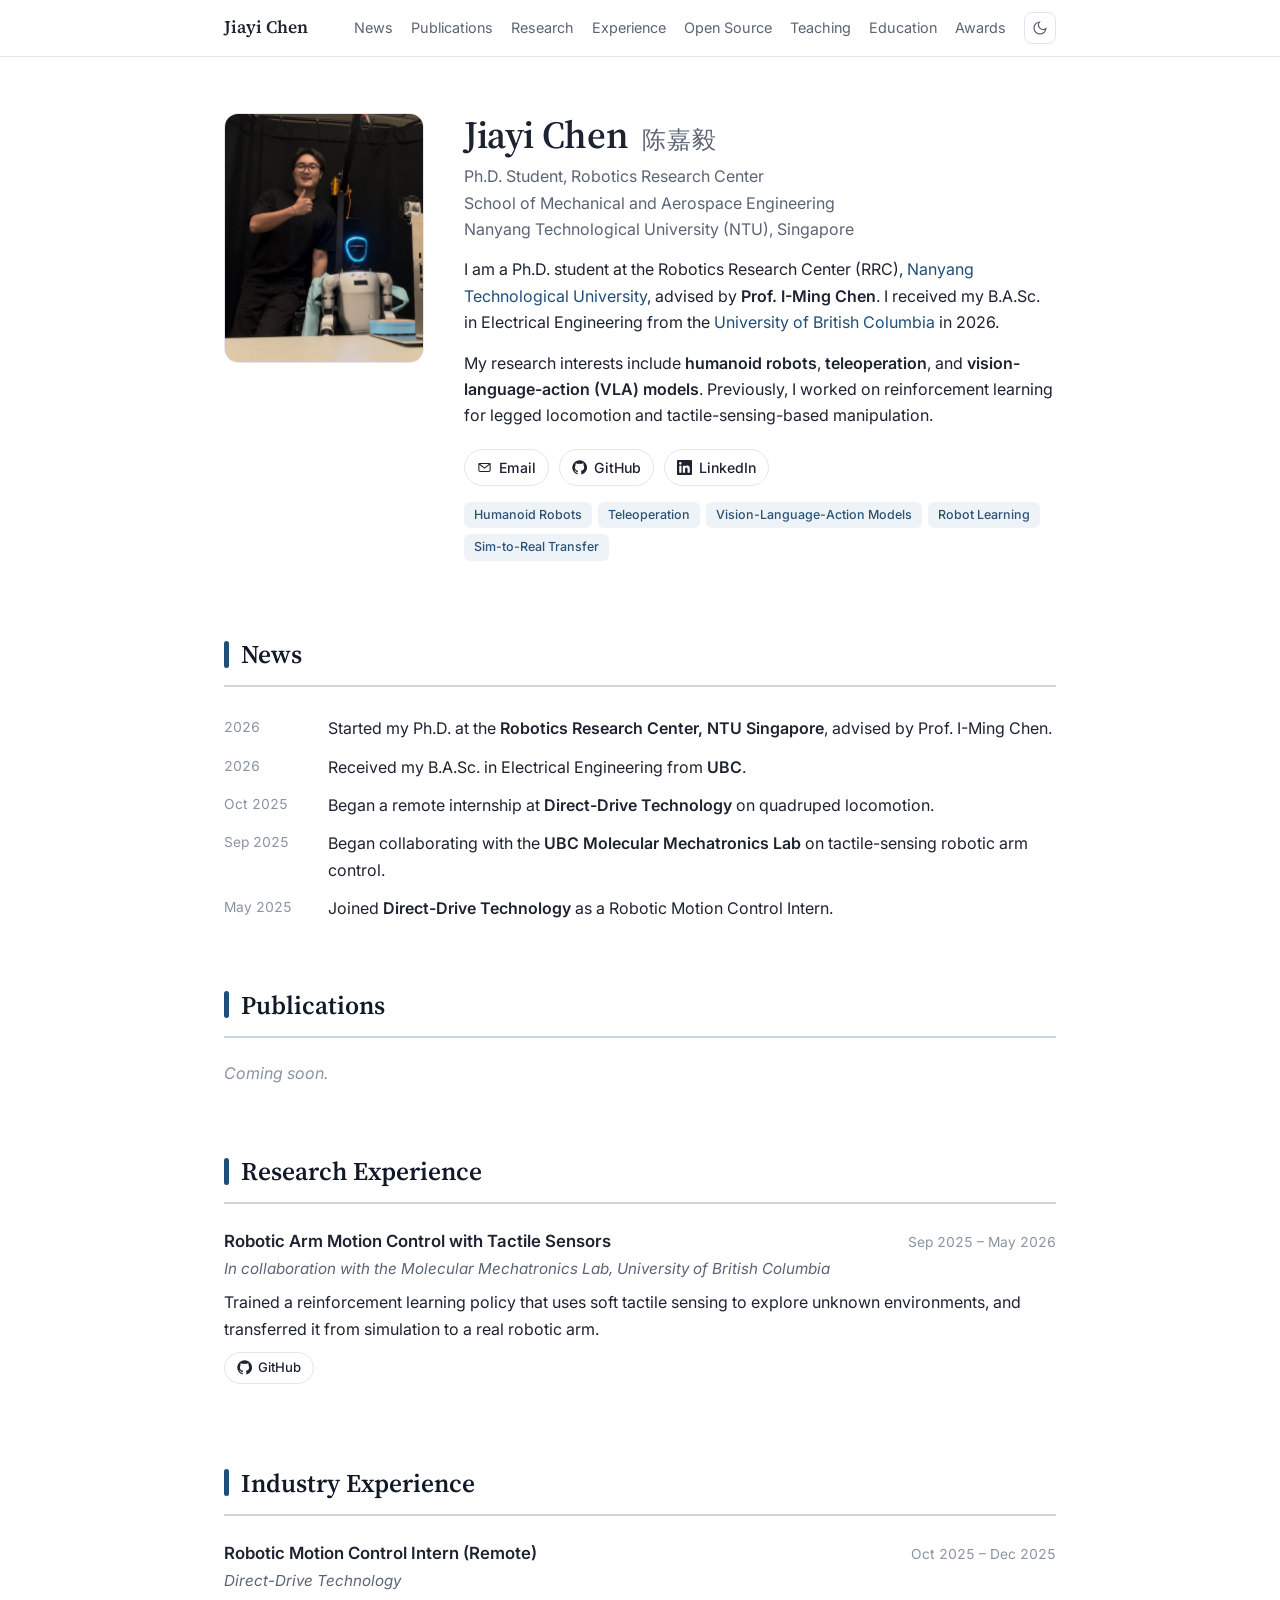
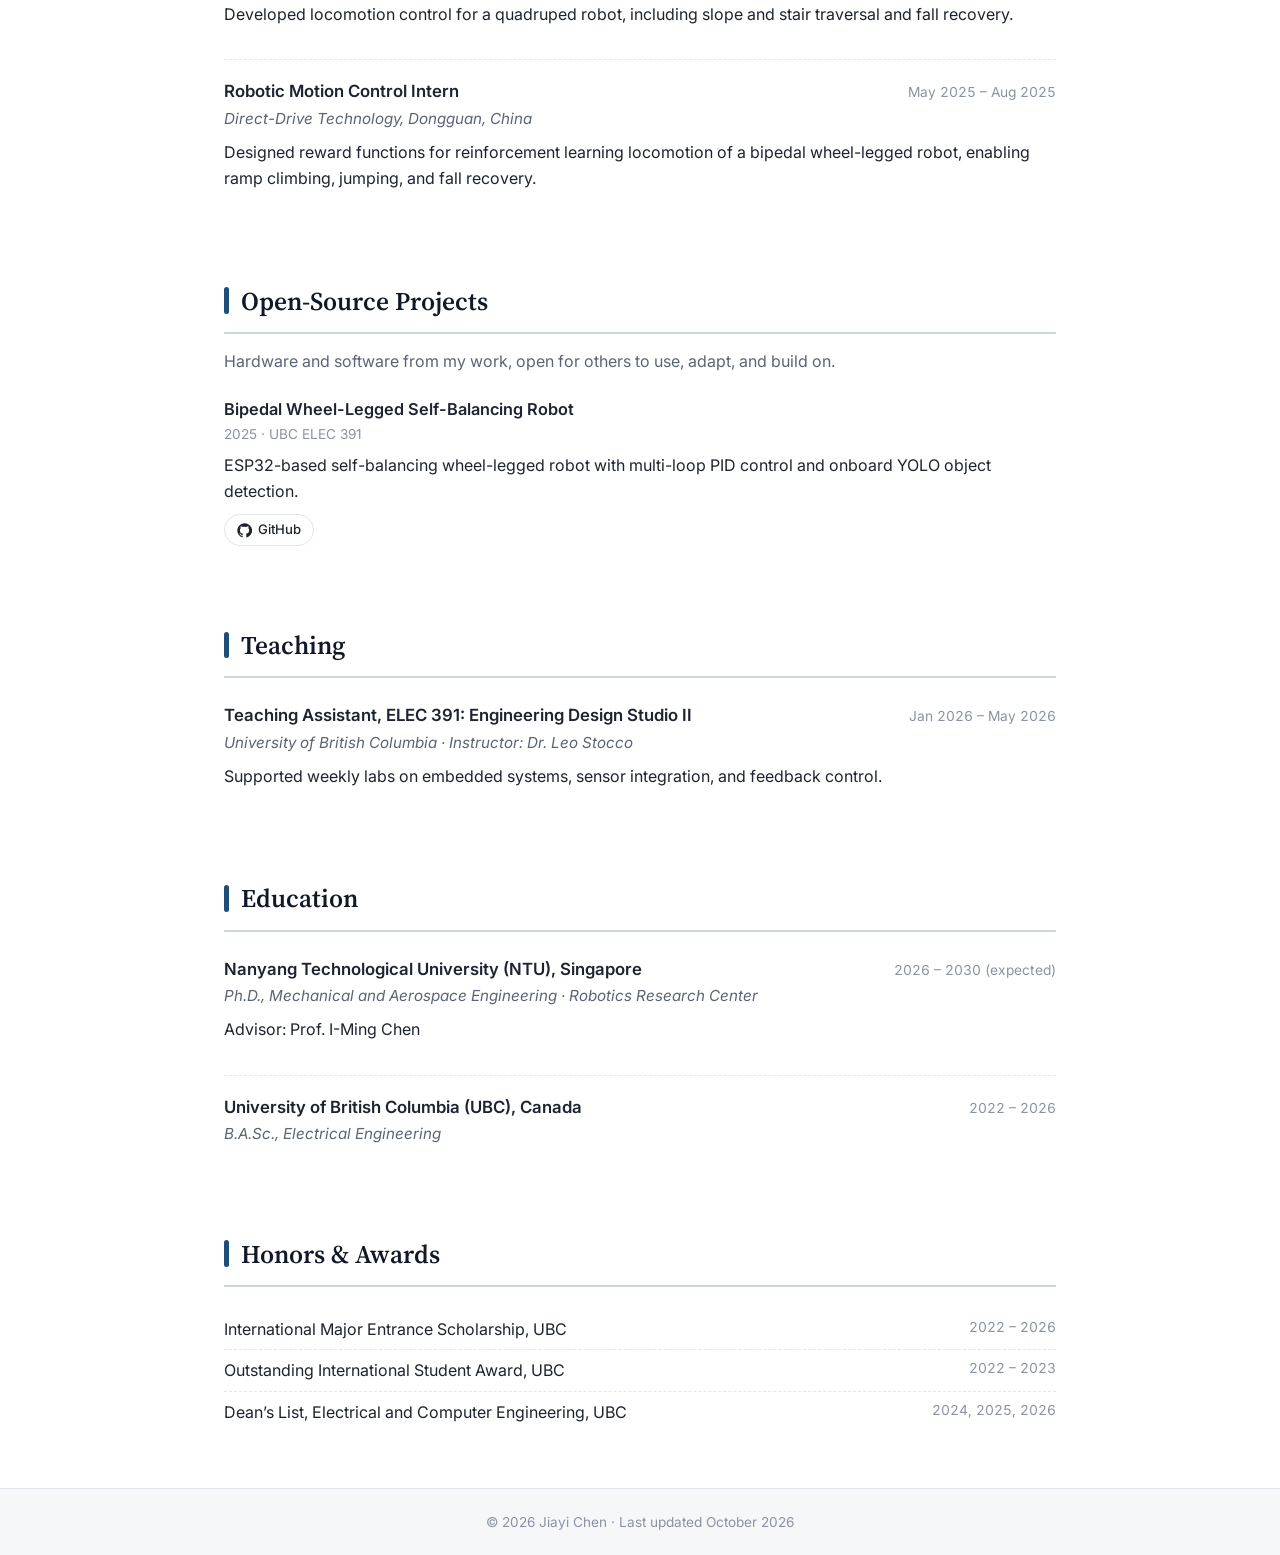
==== commit 0fa80b04: "Use American spelling: Center" ====
--- a/index.html
+++ b/index.html
@@ -4,10 +4,10 @@
   <meta charset="utf-8">
   <meta name="viewport" content="width=device-width, initial-scale=1">
   <title>Jiayi Chen</title>
-  <meta name="description" content="Jiayi Chen (陈嘉毅) — Ph.D. student at the Robotics Research Centre, Nanyang Technological University (NTU), advised by Prof. I-Ming Chen. Humanoid robots, teleoperation, vision-language-action models, robot learning.">
+  <meta name="description" content="Jiayi Chen (陈嘉毅) — Ph.D. student at the Robotics Research Center, Nanyang Technological University (NTU), advised by Prof. I-Ming Chen. Humanoid robots, teleoperation, vision-language-action models, robot learning.">
   <meta name="author" content="Jiayi Chen">
   <meta property="og:title" content="Jiayi Chen">
-  <meta property="og:description" content="Ph.D. student, Robotics Research Centre, NTU Singapore. Humanoid robots, teleoperation, VLA models.">
+  <meta property="og:description" content="Ph.D. student, Robotics Research Center, NTU Singapore. Humanoid robots, teleoperation, VLA models.">
   <meta property="og:type" content="website">
   <meta property="og:url" content="https://imnotjccc.github.io/">
   <meta property="og:image" content="https://imnotjccc.github.io/assets/profile.jpg">
@@ -23,7 +23,7 @@
     "jobTitle": "Ph.D. Student",
     "affiliation": {
       "@type": "Organization",
-      "name": "Robotics Research Centre, Nanyang Technological University",
+      "name": "Robotics Research Center, Nanyang Technological University",
       "url": "https://www.ntu.edu.sg/"
     },
     "alumniOf": {
@@ -85,12 +85,12 @@
 
     <div class="profile-text">
       <h1>Jiayi Chen <span class="name-zh">陈嘉毅</span></h1>
-      <p class="role">Ph.D. Student, Robotics Research Centre<br>
+      <p class="role">Ph.D. Student, Robotics Research Center<br>
         School of Mechanical and Aerospace Engineering<br>
         Nanyang Technological University (NTU), Singapore</p>
 
       <p>
-        I am a Ph.D. student at the Robotics Research Centre (RRC),
+        I am a Ph.D. student at the Robotics Research Center (RRC),
         <a href="https://www.ntu.edu.sg/">Nanyang Technological University</a>, advised by
         <strong>Prof. I-Ming Chen</strong>. I received my B.A.Sc. in Electrical Engineering from the
         <a href="https://www.ubc.ca/">University of British Columbia</a> in 2026.
@@ -124,7 +124,7 @@
   <section id="news">
     <h2>News</h2>
     <ul class="news">
-      <li><span class="date">2026</span><span>Started my Ph.D. at the <strong>Robotics Research Centre, NTU Singapore</strong>, advised by Prof. I-Ming Chen.</span></li>
+      <li><span class="date">2026</span><span>Started my Ph.D. at the <strong>Robotics Research Center, NTU Singapore</strong>, advised by Prof. I-Ming Chen.</span></li>
       <li><span class="date">2026</span><span>Received my B.A.Sc. in Electrical Engineering from <strong>UBC</strong>.</span></li>
       <li><span class="date">Oct 2025</span><span>Began a remote internship at <strong>Direct-Drive Technology</strong> on quadruped locomotion.</span></li>
       <li><span class="date">Sep 2025</span><span>Began collaborating with the <strong>UBC Molecular Mechatronics Lab</strong> on tactile-sensing robotic arm control.</span></li>
@@ -273,7 +273,7 @@
         <h3>Nanyang Technological University (NTU), Singapore</h3>
         <span class="date">2026 – 2030 (expected)</span>
       </div>
-      <p class="org">Ph.D., Mechanical and Aerospace Engineering · Robotics Research Centre</p>
+      <p class="org">Ph.D., Mechanical and Aerospace Engineering · Robotics Research Center</p>
       <p>Advisor: Prof. I-Ming Chen</p>
     </article>
 
--- a/assets/style.css
+++ b/assets/style.css
@@ -316,16 +316,16 @@
 
 /* Publications */
 .pub-list { margin: 0; }
-.pub {
+.pub, .proj {
   display: grid;
   grid-template-columns: 200px 1fr;
   gap: 22px;
   align-items: start;
   padding: 4px 0 22px;
 }
-.pub + .pub { border-top: 1px dashed var(--border); padding-top: 20px; }
-.pub.no-thumb { grid-template-columns: 1fr; }
-.pub-thumb img, .pub-thumb video {
+.pub + .pub, .proj + .proj { border-top: 1px dashed var(--border); padding-top: 20px; }
+.pub.no-thumb, .proj.no-thumb { grid-template-columns: 1fr; }
+.pub-thumb img, .pub-thumb video, .proj-thumb img, .proj-thumb video {
   display: block;
   width: 100%;
   border-radius: 8px;
@@ -337,6 +337,12 @@
 .pub-venue { margin: 0; color: var(--muted); font-size: 0.93rem; font-style: italic; }
 .pub-highlight { font-style: normal; font-weight: 600; color: var(--highlight); margin-left: 4px; }
 .pub-note { color: var(--faint); font-size: 0.85rem; margin: 4px 0 0; }
+
+/* Open-source projects */
+.section-intro { color: var(--muted); margin: -8px 0 20px; }
+.proj-title { font-size: 1.02rem; font-weight: 600; line-height: 1.4; margin: 0 0 2px; }
+.proj-meta { color: var(--faint); font-size: 0.85rem; margin: 0 0 6px; }
+.proj-desc { margin: 0; }
 
 details.coursework { margin-top: 4px; font-size: 0.93rem; }
 details.coursework summary { cursor: pointer; color: var(--accent); font-weight: 500; }
@@ -395,7 +401,7 @@
   .plain li { flex-direction: column; gap: 0; }
   .skills { grid-template-columns: 1fr; gap: 2px; }
   .skills dd { margin-bottom: 10px; }
-  .pub { grid-template-columns: 1fr; gap: 12px; }
+  .pub, .proj { grid-template-columns: 1fr; gap: 12px; }
 }
 
 @media print {
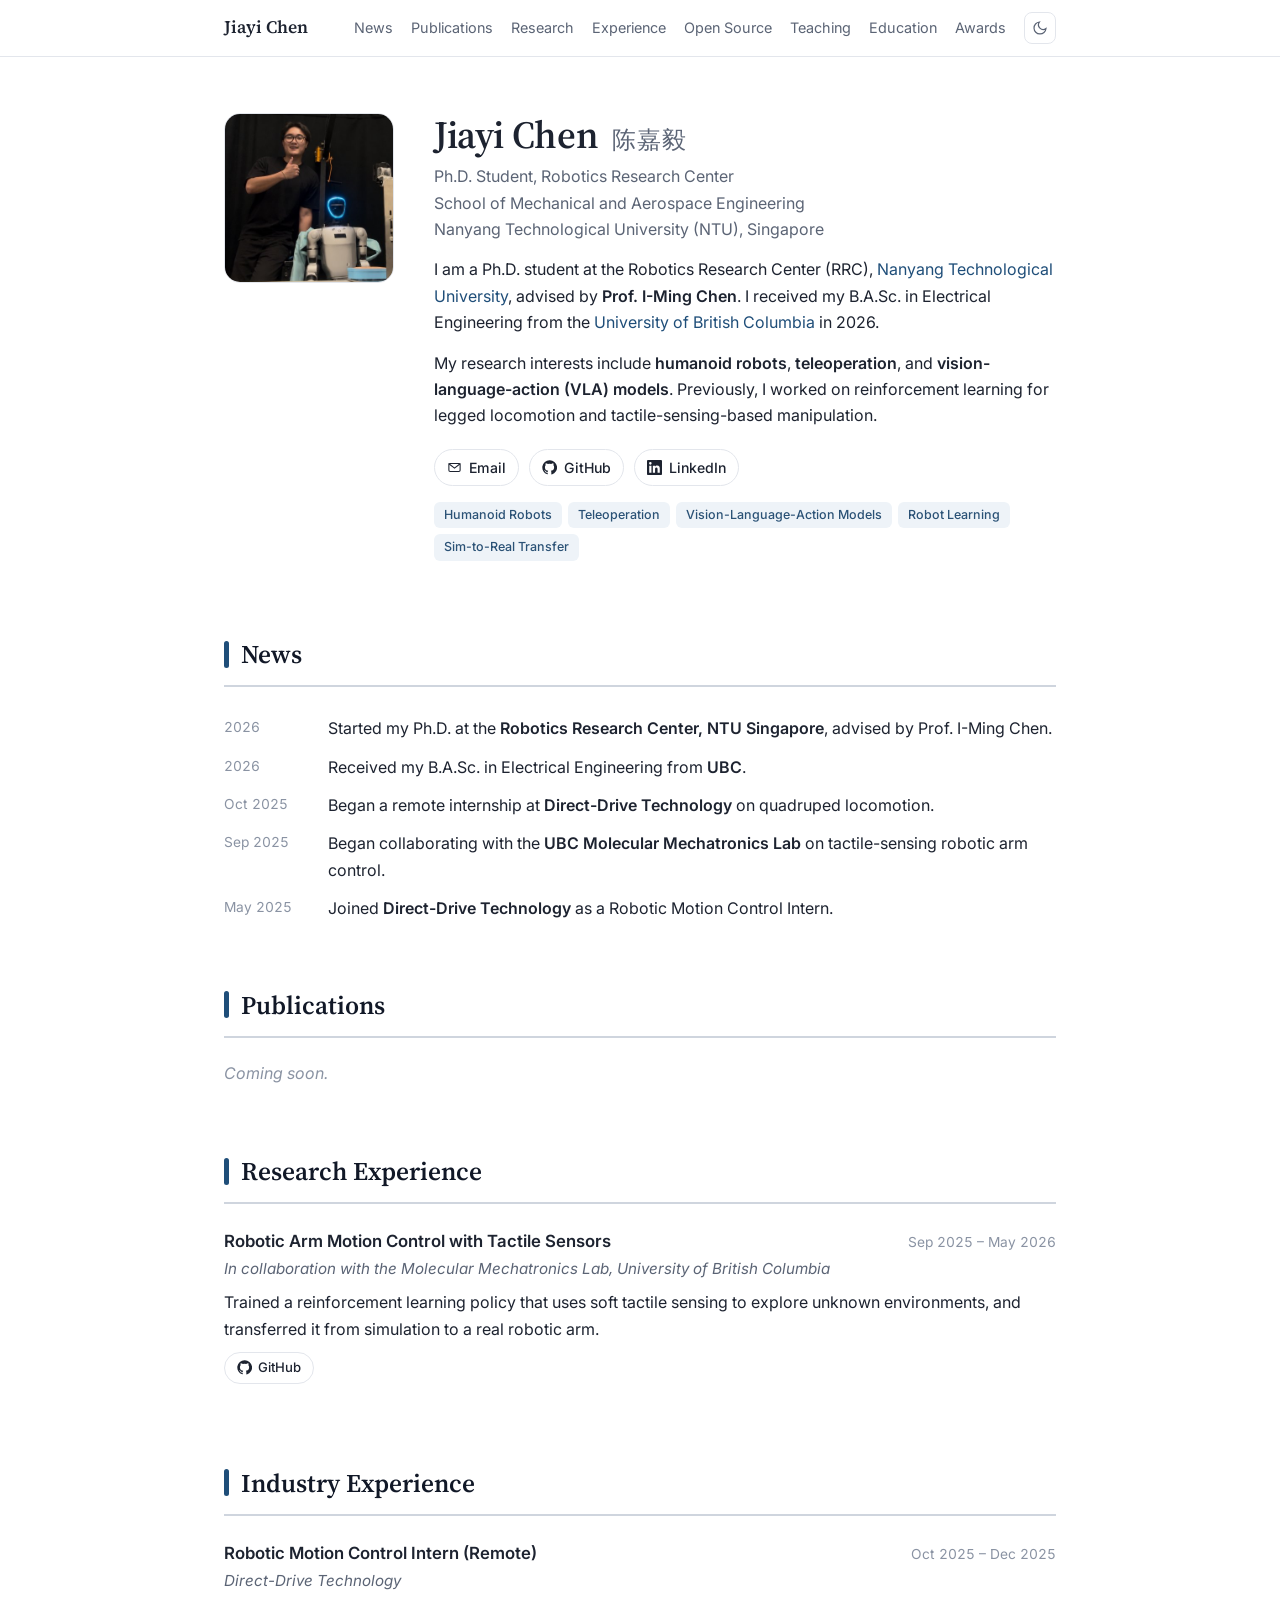
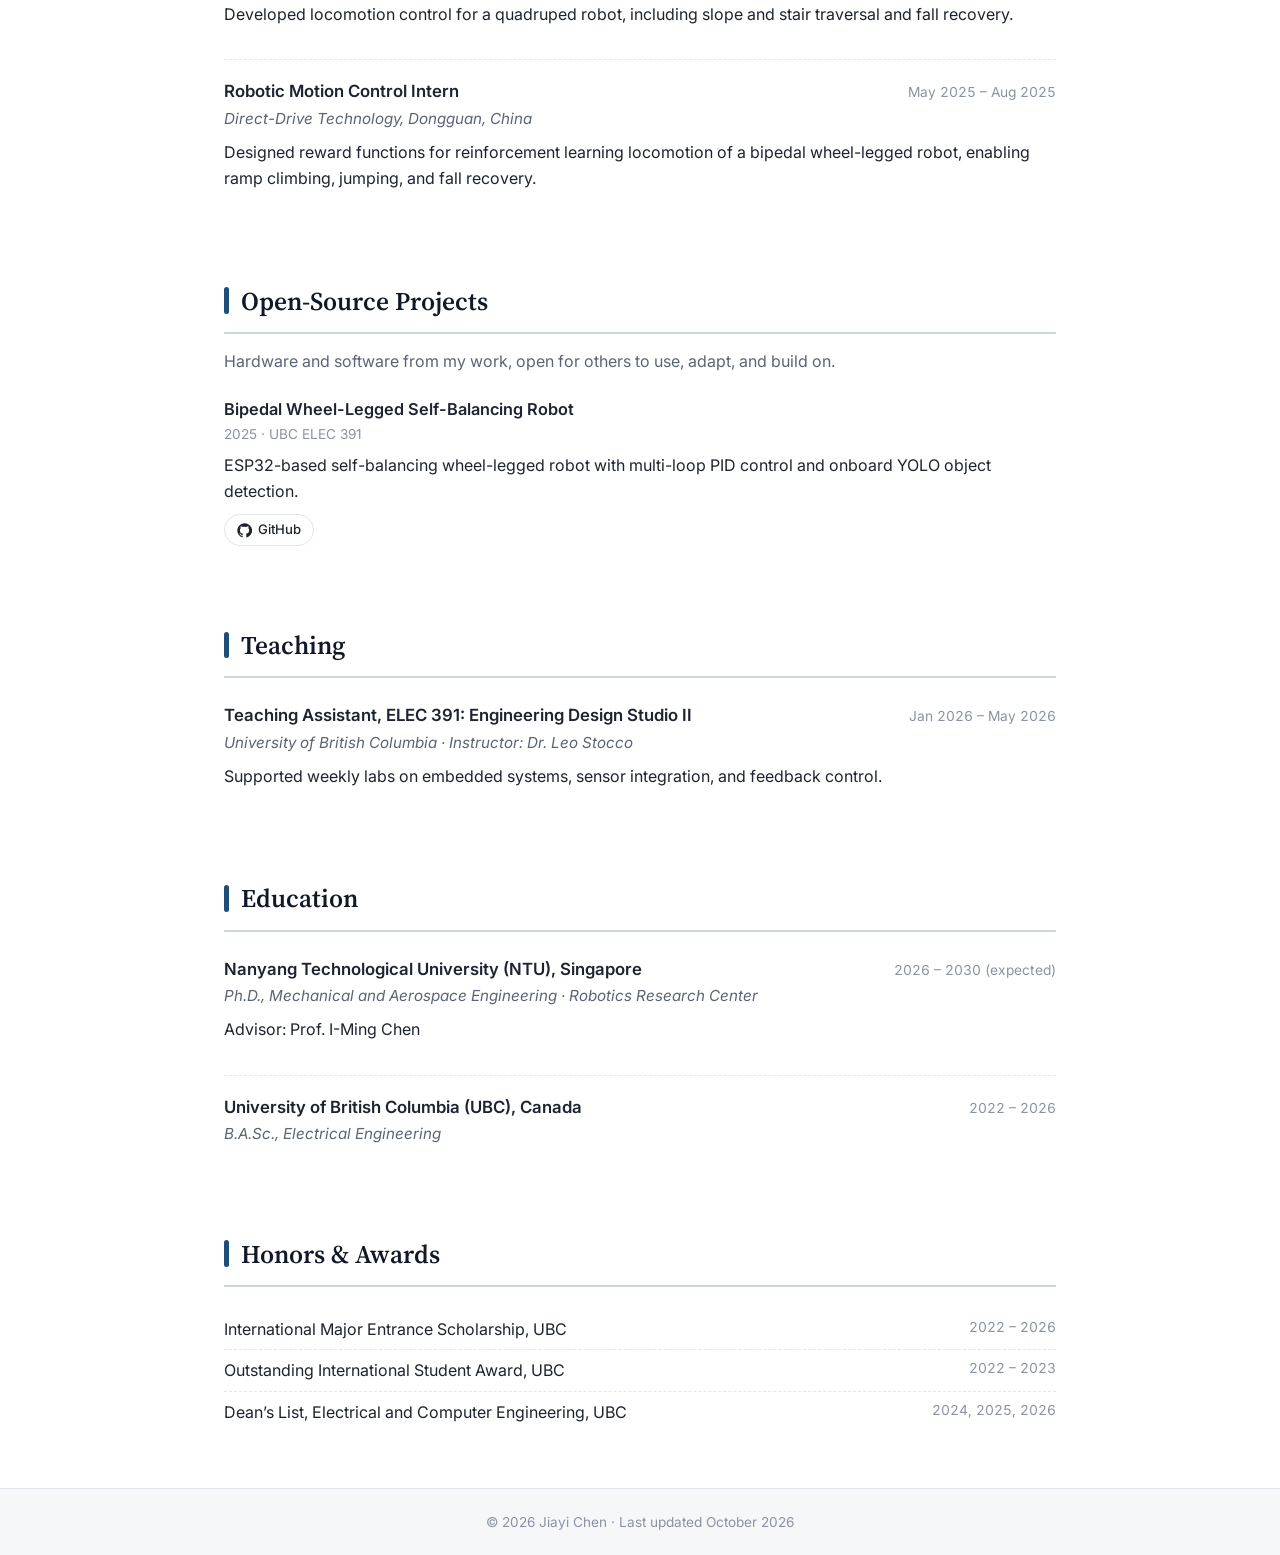
==== commit 9b745ce4: "Square photo dimensions" ====
--- a/index.html
+++ b/index.html
@@ -79,7 +79,7 @@
   <!-- ============ PROFILE ============ -->
   <header class="profile">
     <div class="avatar-wrap">
-      <img id="avatar" class="avatar" src="assets/profile.jpg" alt="Jiayi Chen with a humanoid robot" width="200" height="250">
+      <img id="avatar" class="avatar" src="assets/profile.jpg" alt="Jiayi Chen with a humanoid robot" width="170" height="170">
       <div id="avatar-fallback" class="avatar avatar-fallback" aria-hidden="true">JC</div>
     </div>
 
--- a/assets/style.css
+++ b/assets/style.css
@@ -148,16 +148,16 @@
 /* ---------- Profile header ---------- */
 .profile {
   display: grid;
-  grid-template-columns: 200px 1fr;
+  grid-template-columns: 170px 1fr;
   gap: 40px;
   align-items: start;
   padding: 56px 0 24px;
 }
 .avatar-wrap { position: relative; }
 .avatar {
-  width: 200px;
-  height: 250px;
-  border-radius: 14px;
+  width: 170px;
+  height: 170px;
+  border-radius: 16px;
   object-fit: cover;
   display: block;
   border: 1px solid var(--border);
@@ -392,7 +392,7 @@
     padding-top: 32px;
     text-align: left;
   }
-  .avatar, .avatar-fallback { width: 160px; height: 200px; }
+  .avatar, .avatar-fallback { width: 140px; height: 140px; }
   section { padding-top: 36px; }
   .avatar-fallback { font-size: 3rem; }
   .profile h1 { font-size: 2rem; }
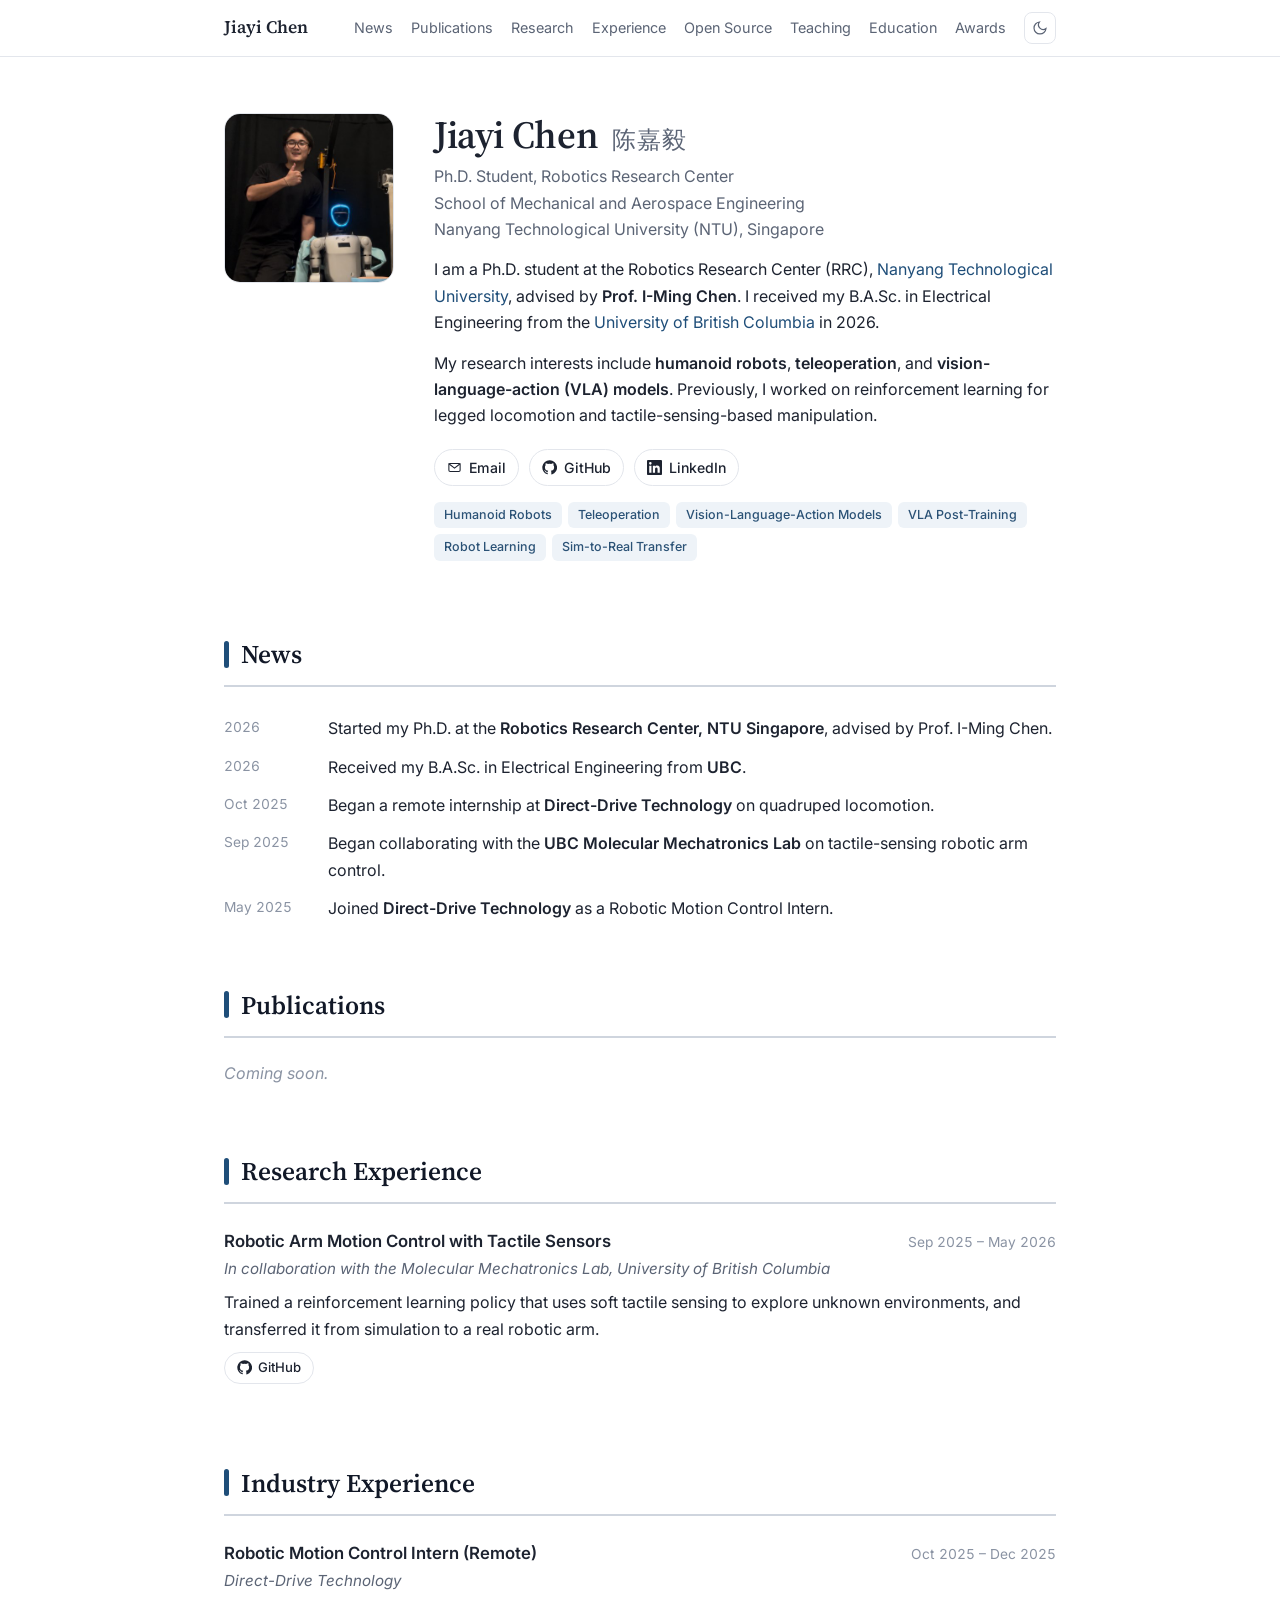
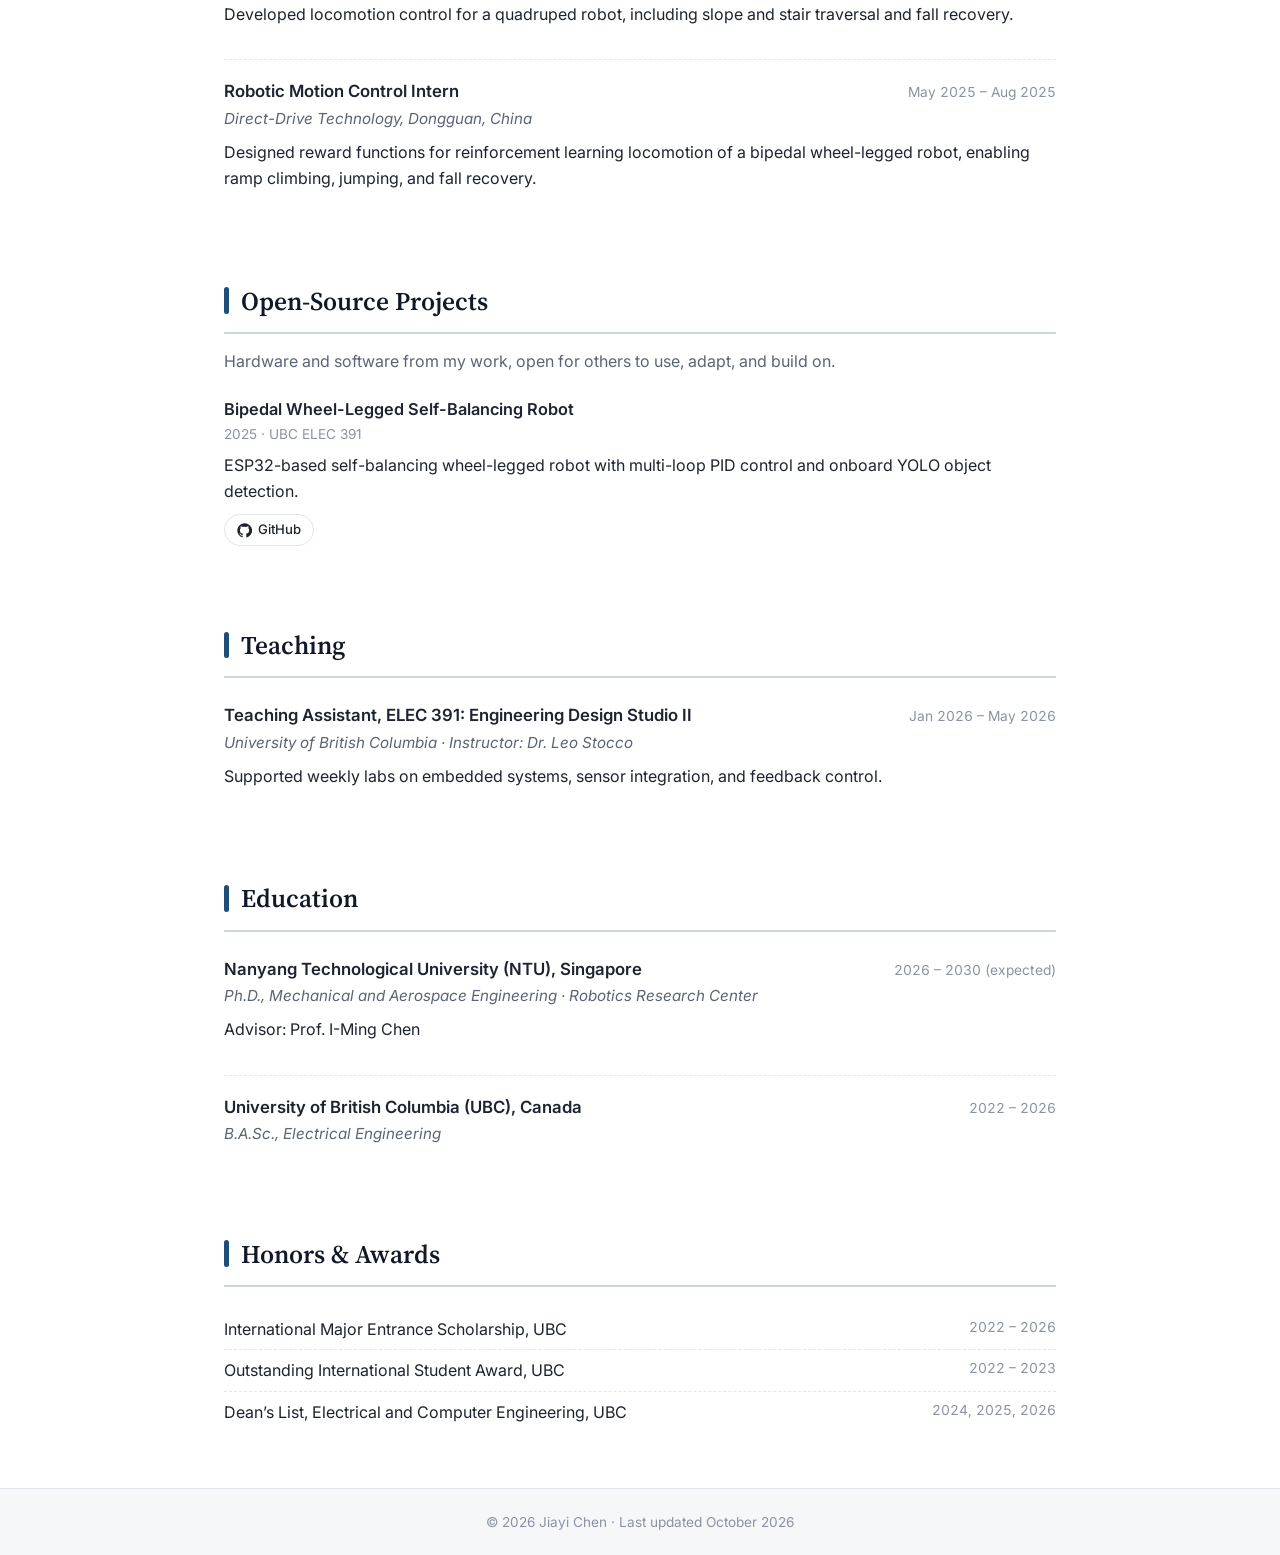
==== commit 10206efe: "Add VLA post-training tag; photo favicon" ====
--- a/index.html
+++ b/index.html
@@ -42,7 +42,8 @@
   <link rel="preconnect" href="https://fonts.gstatic.com" crossorigin>
   <link href="https://fonts.googleapis.com/css2?family=Inter:wght@400;500;600&family=Source+Serif+4:opsz,wght@8..60,500;8..60,600&display=swap" rel="stylesheet">
   <link rel="stylesheet" href="assets/style.css">
-  <link rel="icon" href="data:image/svg+xml,%3Csvg xmlns='http://www.w3.org/2000/svg' viewBox='0 0 64 64'%3E%3Crect width='64' height='64' rx='14' fill='%231f4e79'/%3E%3Ctext x='32' y='42' font-family='Georgia,serif' font-size='28' fill='white' text-anchor='middle'%3EJC%3C/text%3E%3C/svg%3E">
+  <link rel="icon" type="image/png" href="assets/favicon.png">
+  <link rel="apple-touch-icon" href="assets/profile.jpg">
   <script>
     (function () {
       try {
@@ -114,6 +115,7 @@
         <span>Humanoid Robots</span>
         <span>Teleoperation</span>
         <span>Vision-Language-Action Models</span>
+        <span>VLA Post-Training</span>
         <span>Robot Learning</span>
         <span>Sim-to-Real Transfer</span>
       </div>
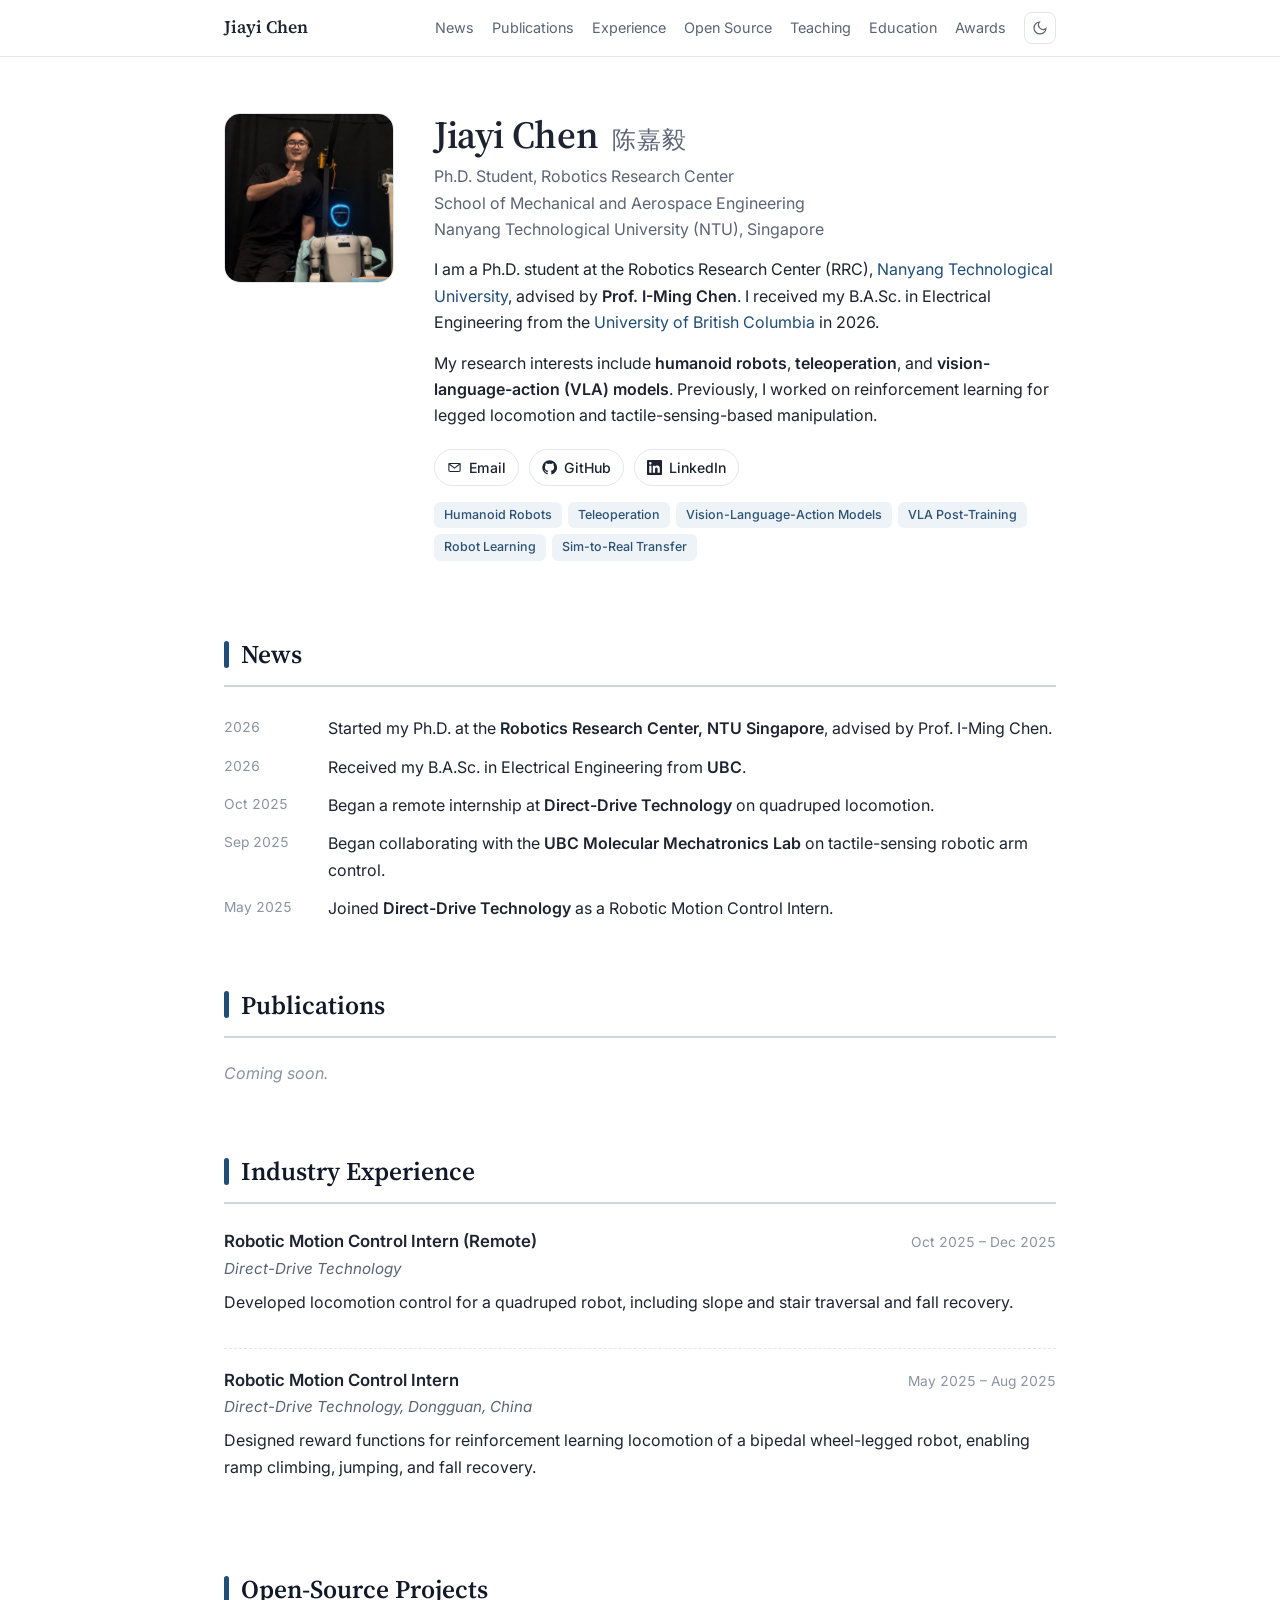
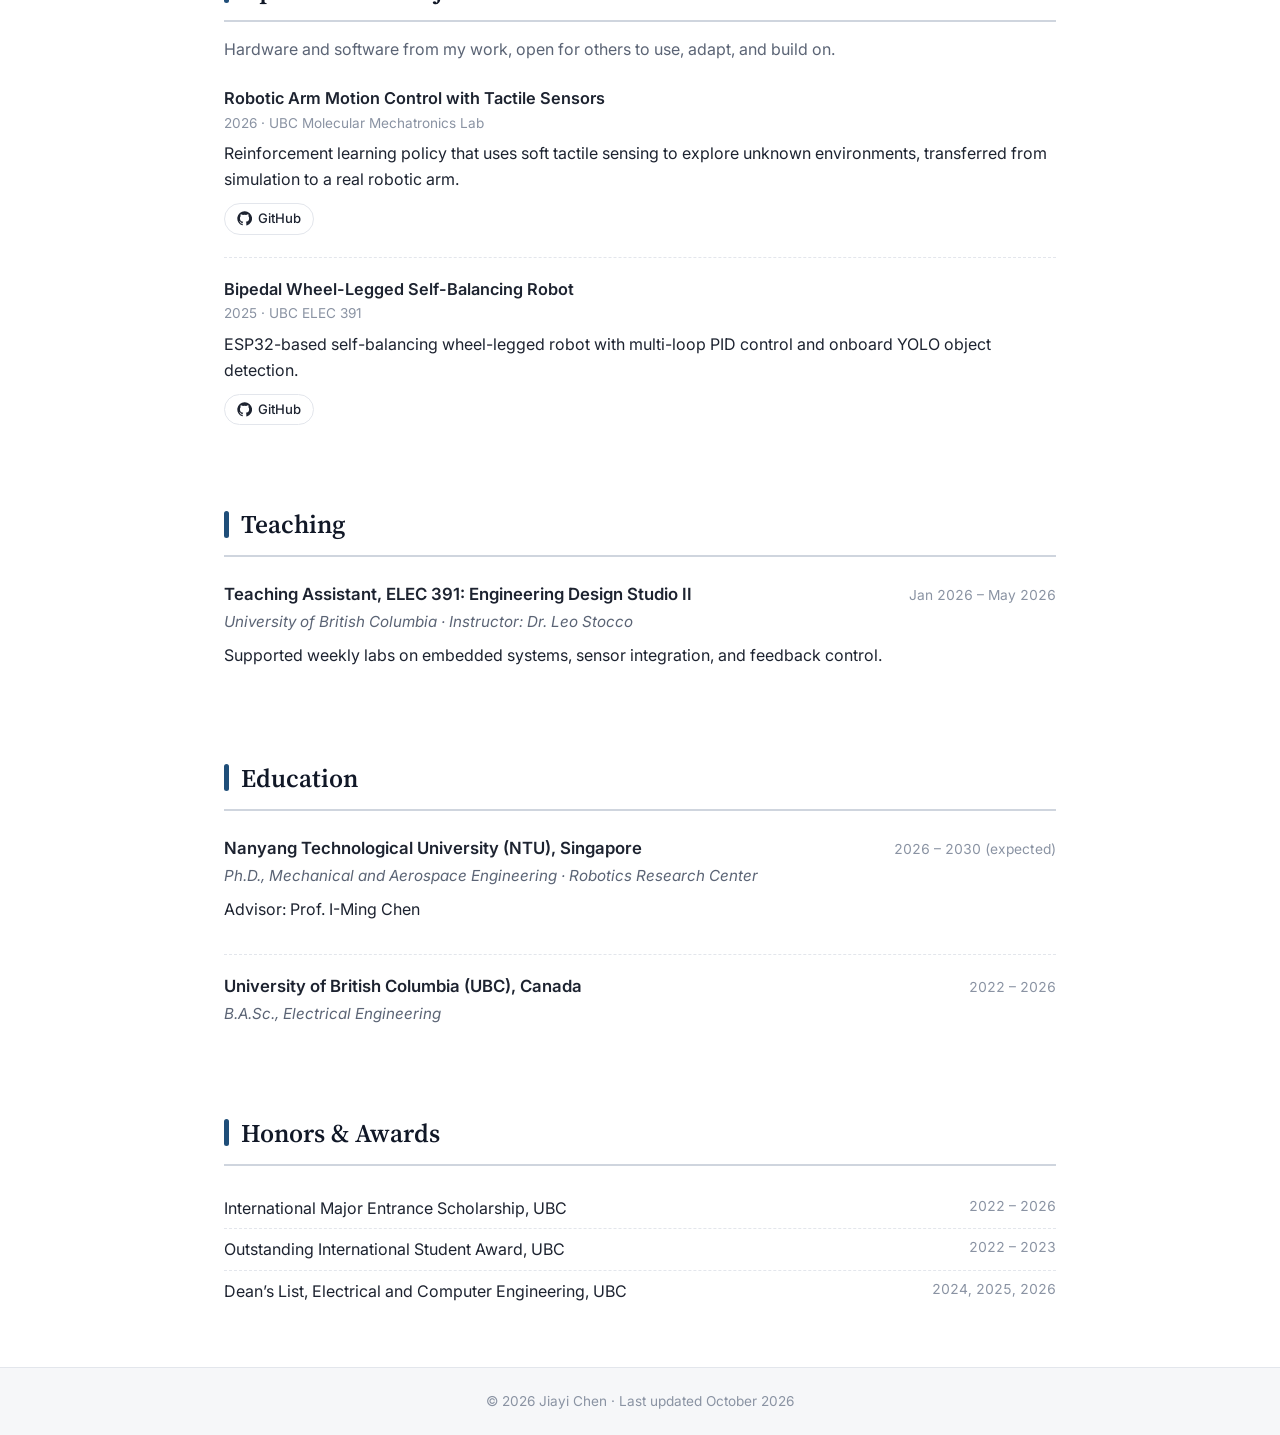
==== commit 4825a813: "Merge Research Experience into Open-Source Projects" ====
--- a/index.html
+++ b/index.html
@@ -61,7 +61,6 @@
     <div class="nav-links">
       <a href="#news">News</a>
       <a href="#publications">Publications</a>
-      <a href="#research">Research</a>
       <a href="#experience">Experience</a>
       <a href="#projects">Open Source</a>
       <a href="#teaching">Teaching</a>
@@ -165,26 +164,6 @@
     -->
   </section>
 
-  <!-- ============ RESEARCH ============ -->
-  <section id="research">
-    <h2>Research Experience</h2>
-
-    <article class="entry">
-      <div class="entry-head">
-        <h3>Robotic Arm Motion Control with Tactile Sensors</h3>
-        <span class="date">Sep 2025 – May 2026</span>
-      </div>
-      <p class="org">In collaboration with the Molecular Mechatronics Lab, University of British Columbia</p>
-      <p>
-        Trained a reinforcement learning policy that uses soft tactile sensing to explore unknown
-        environments, and transferred it from simulation to a real robotic arm.
-      </p>
-      <div class="entry-links">
-        <a href="https://github.com/imnotjccc/ELEC491" aria-label="GitHub repository"><svg viewBox="0 0 24 24" aria-hidden="true" class="filled"><path d="M12 .5a11.5 11.5 0 0 0-3.64 22.41c.58.1.79-.25.79-.56v-2c-3.2.7-3.88-1.37-3.88-1.37-.52-1.33-1.28-1.69-1.28-1.69-1.05-.71.08-.7.08-.7 1.16.08 1.77 1.19 1.77 1.19 1.03 1.77 2.7 1.26 3.36.96.1-.75.4-1.26.73-1.55-2.55-.29-5.24-1.28-5.24-5.68 0-1.26.45-2.28 1.19-3.09-.12-.29-.52-1.46.11-3.05 0 0 .97-.31 3.17 1.18a11 11 0 0 1 5.77 0c2.2-1.49 3.17-1.18 3.17-1.18.63 1.59.23 2.76.11 3.05.74.81 1.19 1.83 1.19 3.09 0 4.41-2.69 5.39-5.25 5.67.41.36.78 1.06.78 2.14v3.17c0 .31.21.67.8.56A11.5 11.5 0 0 0 12 .5z"/></svg>GitHub</a>
-      </div>
-    </article>
-  </section>
-
   <!-- ============ EXPERIENCE ============ -->
   <section id="experience">
     <h2>Industry Experience</h2>
@@ -238,6 +217,17 @@
       </div>
     </article>
     -->
+
+    <article class="proj no-thumb">
+      <div class="proj-body">
+        <h3 class="proj-title">Robotic Arm Motion Control with Tactile Sensors</h3>
+        <p class="proj-meta">2026 · UBC Molecular Mechatronics Lab</p>
+        <p class="proj-desc">Reinforcement learning policy that uses soft tactile sensing to explore unknown environments, transferred from simulation to a real robotic arm.</p>
+        <div class="entry-links">
+          <a href="https://github.com/imnotjccc/ELEC491" aria-label="GitHub repository"><svg viewBox="0 0 24 24" aria-hidden="true" class="filled"><path d="M12 .5a11.5 11.5 0 0 0-3.64 22.41c.58.1.79-.25.79-.56v-2c-3.2.7-3.88-1.37-3.88-1.37-.52-1.33-1.28-1.69-1.28-1.69-1.05-.71.08-.7.08-.7 1.16.08 1.77 1.19 1.77 1.19 1.03 1.77 2.7 1.26 3.36.96.1-.75.4-1.26.73-1.55-2.55-.29-5.24-1.28-5.24-5.68 0-1.26.45-2.28 1.19-3.09-.12-.29-.52-1.46.11-3.05 0 0 .97-.31 3.17 1.18a11 11 0 0 1 5.77 0c2.2-1.49 3.17-1.18 3.17-1.18.63 1.59.23 2.76.11 3.05.74.81 1.19 1.83 1.19 3.09 0 4.41-2.69 5.39-5.25 5.67.41.36.78 1.06.78 2.14v3.17c0 .31.21.67.8.56A11.5 11.5 0 0 0 12 .5z"/></svg>GitHub</a>
+        </div>
+      </div>
+    </article>
 
     <article class="proj no-thumb">
       <div class="proj-body">
